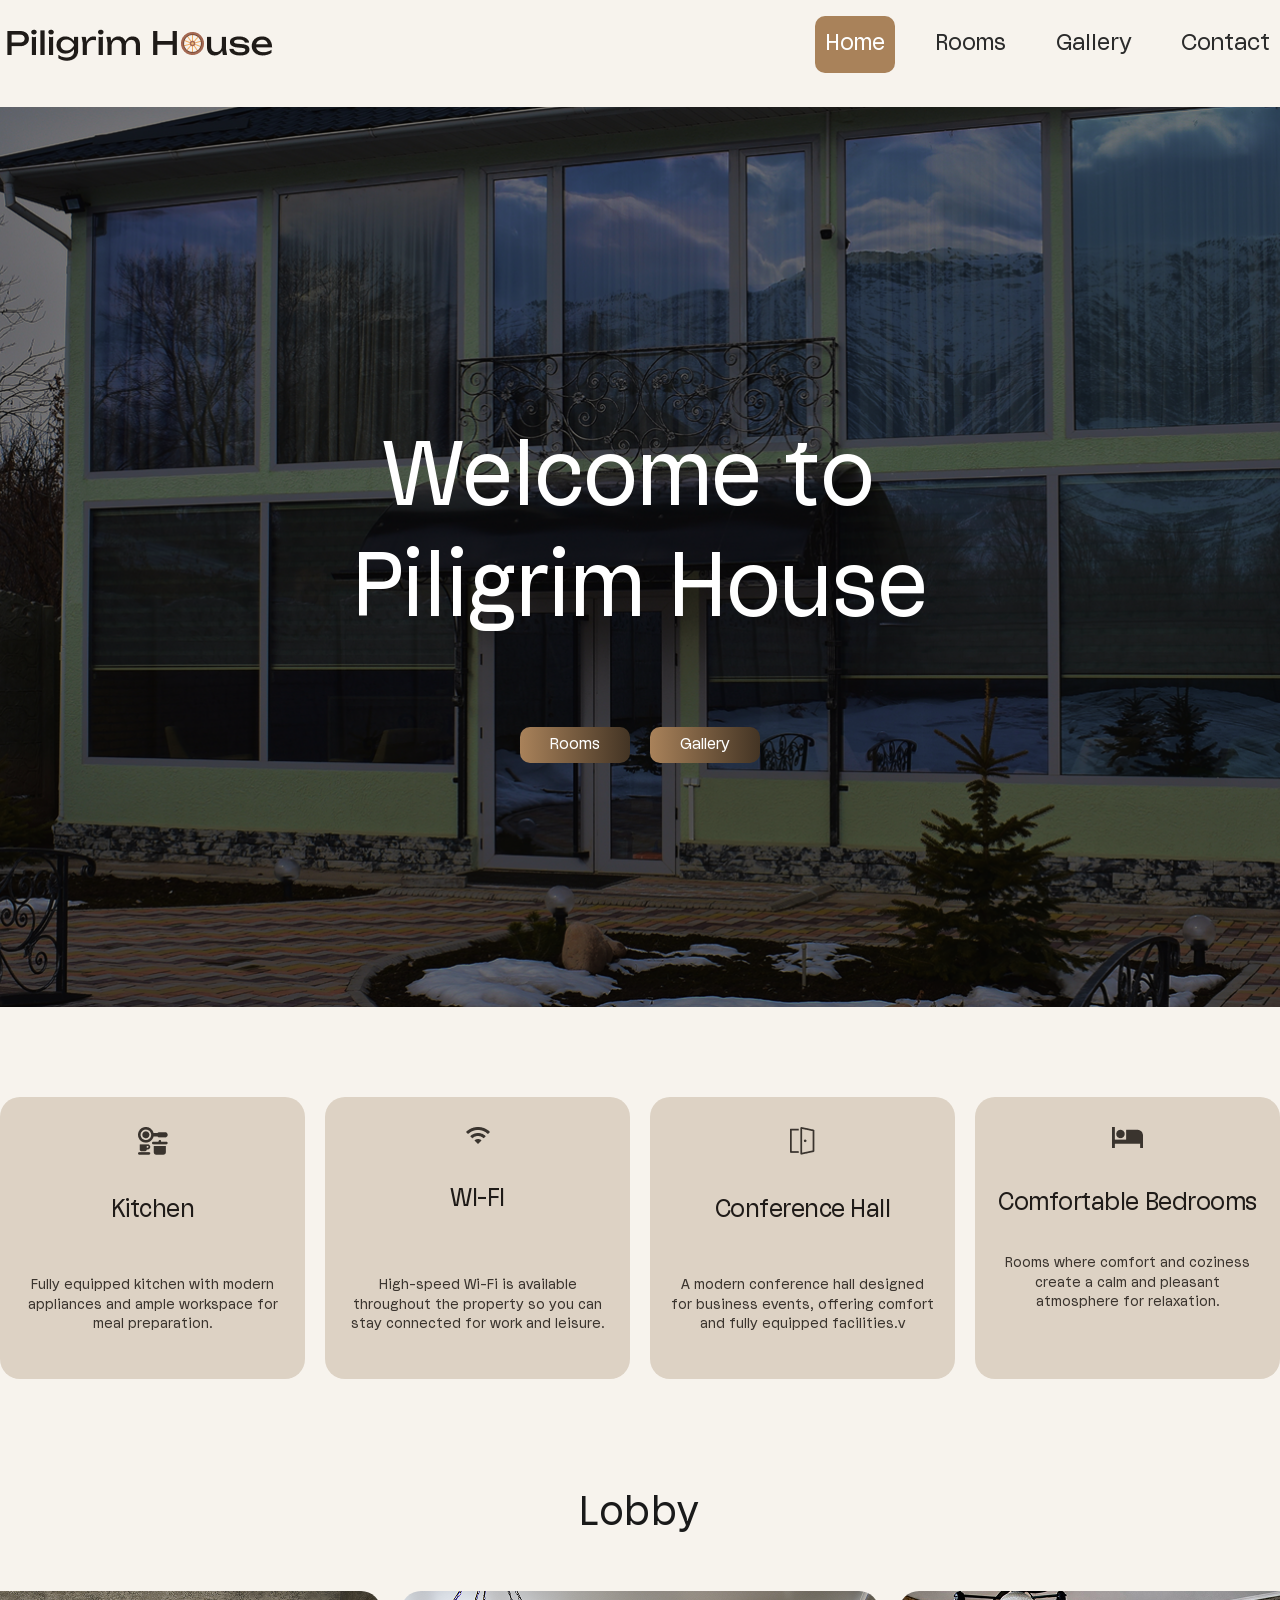
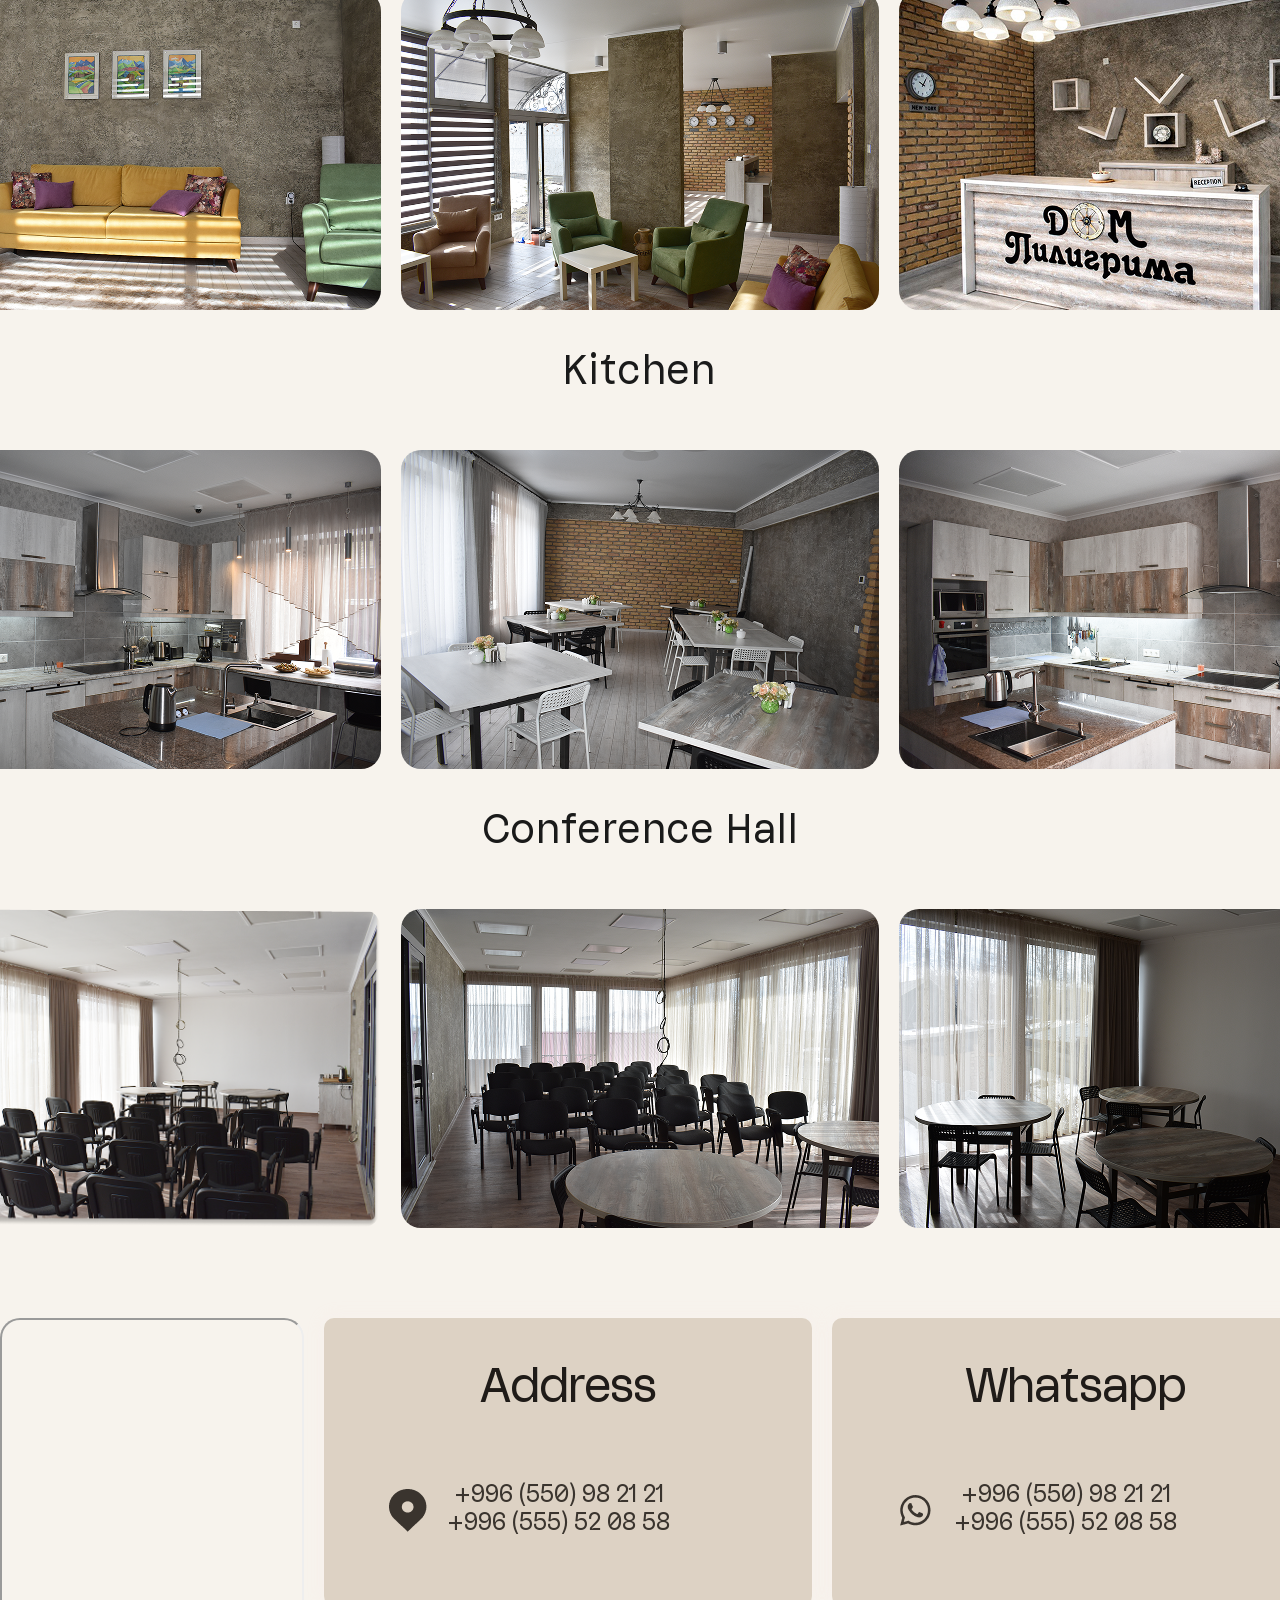
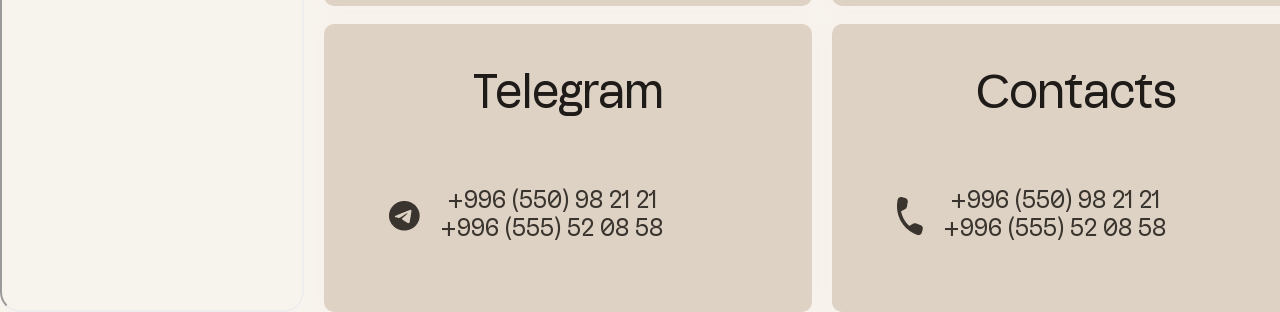
==== index.html @ 4f016d83 "first commit" ====
<!DOCTYPE html>
<html lang="en">

<head>
    <meta charset="UTF-8">
    <meta name="viewport" content="width=device-width, initial-scale=1.0">
    <link rel="stylesheet" href="styles.css">
    <title>Document</title>
</head>

<body>
    <header class="header">
        <div class="container">
            <div class="header__content">
                <img src="./img/logo.png" alt="" class="logo">
                <ul class="header__list">
                    <li  style= "background: #a9825a; color: white ;"  class="header__mark-home">Home</li>
                    <li class="header__mark-rooms">Rooms</li>
                    <li class="header__mark-gallery">Gallery</li>
                    <li class="header__mark-contact ">Contact</li>
                </ul>
            </div>
        </div>
    </header>
    <br>
    <main>
        <section class="hero">
            <div class="container">
                <div class="hero__content">
                    <h1 class="hero__title"> Welcome to 
                        Piligrim House </h1>
                    <div class="hero__btns">
                        <button class="hero__btn-rooms" type="button" title="Book Now">Rooms</button>
                        <button class="hero__btn-gallery" type="button" title="Book Now">Gallery</button>
                    </div>
                </div>
            </div>
        </section>
        <br><br><br><br><br>
        <section class="info">
            <div class="container">
                <div class="info__content">

                    <div class="info__box">
                        <img src="./img/kitchen.png" alt="" class="info__img">
                        <h3 class="info__box-title">Kitchen </h3>
                        <p class="info__box-dec">Fully equipped kitchen with modern appliances and ample workspace for
                            meal preparation.</p>
                    </div>

                    <div class="info__box">
                        <img src="./img/wifi.png" alt="" class="info__img">
                        <h3 class="info__box-title">WI-FI</h3>
                        <p class="info__box-dec">High-speed Wi-Fi is available throughout the property so you can stay
                            connected for work and leisure.</p>
                    </div>

                    <div class="info__box">
                        <img src="./img/hall.png" alt="" class="info__img">
                        <h3 class="info__box-title">Conference Hall</h3>
                        <p class="info__box-dec">A modern conference hall designed for business events, offering comfort
                            and fully equipped facilities.v</p>
                    </div>

                    <div class="info__box">
                        <img src="./img/badroom.png" alt="" class="info__img">
                        <h3 class="info__box-title">Comfortable Bedrooms</h3>
                        <p class="info__box-dec1">Rooms where comfort and coziness create a calm and pleasant atmosphere
                            for relaxation.</p>
                    </div>
                </div>
            </div>
        </section>
        <br><br><br><br><br>
        <section class="photoes">
            <div class="container">
                <div class="photoes__content">
                    <h2 class="photoes__title">Lobby</h2>
                    <div class="photoes__box">
                        <img src="./img/lobby1.png" alt="" class="photoes__box-img">
                        <img src="./img/lobby2.png" alt="" class="photoes__box-img">
                        <img src="./img/lobby3.png" alt="" class="photoes__box-img">
                    </div>
                    <br>
                    <h2 class="photoes__title">Kitchen</h2>
                    <div class="photoes__box">
                        <img src="./img/Kitchen1.png" alt="" class="photoes__box-img">
                        <img src="./img/Kitchen2.png" alt="" class="photoes__box-img">
                        <img src="./img/Kitchen3.png" alt="" class="photoes__box-img">
                    </div>
                    <br>
                    <h2 class="photoes__title">Conference Hall</h2>
                    <div class="photoes__box">
                        <img src="./img/Halls1.png" alt="" class="photoes__box-img">
                        <img src="./img/Halls2.png" alt="" class="photoes__box-img">
                        <img src="./img/Halls3.png" alt="" class="photoes__box-img">

                    </div>
                </div>
            </div>
        </section>
    </main>
    <br><br><br><br><br>
    <footer class="footer">
        <div class="container">
            <div class="footer__content">
                <iframe class="footer__map"
                    src="https://www.google.com/maps/embed?pb=!1m18!1m12!1m3!1d3503.2076330803125!2d74.57041711224339!3d42.72937587104077!2m3!1f0!2f0!3f0!3m2!1i1024!2i768!4f13.1!3m3!1m2!1s0x389935b0e78e4359%3A0xfdf7c2ca2e9250ec!2sRetreat%20house%20%22House%20of%20Pilgrim%22!5e1!3m2!1sen!2skg!4v1775833616691!5m2!1sen!2skg"
                    width="600" height="450" allowfullscreen=""
                    title="Google Maps location of House of Pilgrim"></iframe>
                <div class="foter__boxes">

                    <div class="footer__boxes1">
                        <div class="footer__box">
                            <h3 class="footer__box-title">Address</h3>
                            <div class="footer__box-minibox">
                                <img src="./img/adress.png" alt="">
                                <div class="footer__box-numbers">
                                    <p class="footer__box-minibox-dec">+996 (550) 98 21 21</p>
                                    <p class="footer__box-minibox-dec">+996 (555) 52 08 58</p>
                                </div>
                            </div>
                        </div>

                        <div class="footer__box">
                            <h3 class="footer__box-title">Whatsapp</h3>
                            <div class="footer__box-minibox">
                                <img src="./img/whatsapp.png" alt="">
                                <div class="footer__box-numbers">
                                    <p class="footer__box-minibox-dec">+996 (550) 98 21 21</p>
                                    <p class="footer__box-minibox-dec">+996 (555) 52 08 58</p>
                                </div>
                            </div>
                        </div>
                    </div>
                    <br>
                    <div class="footer__boxes2">
                        <div class="footer__box">
                            <h3 class="footer__box-title">Telegram</h3>
                            <div class="footer__box-minibox">
                                <img src="./img/telegram.png" alt="">
                                <div class="footer__box-numbers">
                                    <p class="footer__box-minibox-dec">+996 (550) 98 21 21</p>
                                    <p class="footer__box-minibox-dec">+996 (555) 52 08 58</p>
                                </div>
                            </div>
                        </div>

                        <div class="footer__box">
                            <h3 class="footer__box-title">Сontacts</h3>
                            <div class="footer__box-minibox">
                                <img src="./img/phone.png" alt="">
                                <div class="footer__box-numbers">
                                    <p class="footer__box-minibox-dec">+996 (550) 98 21 21</p>
                                    <p class="footer__box-minibox-dec">+996 (555) 52 08 58</p>
                                </div>
                            </div>
                        </div>
                    </div>
                </div>
            </div>
        </div>
    </footer>
</body>
<script>
    const roomsBtn = document.querySelector('.hero__btn-rooms');
    const headerBtn = document.querySelector('.header__mark-rooms');
    const logoBtn = document.querySelector('.header__logo');
    const galleryBtn = document.querySelector('.header__mark-gallery');
    const heroGalleryBtn = document.querySelector('.hero__btn-gallery');
    const heroContactBtn = document.querySelector('.header__mark-contact');

     heroContactBtn.addEventListener('click', () => {
        window.location.href = 'contact.html';
    });

    galleryBtn.addEventListener('click', () => {
        window.location.href = 'gallery.html';
    });

    heroGalleryBtn.addEventListener('click', () => {
        window.location.href = 'gallery.html';
    });

   

    galleryBtn.addEventListener('click', () => {
        window.location.href = 'gallery.html';
    });

    roomsBtn.addEventListener('click', () => {
        window.location.href = 'rooms.html';
    });

    headerBtn.addEventListener('click', () => {
        window.location.href = 'rooms.html';
    });
    logoBtn.addEventListener('click', () => {
        window.location.href = 'index.html';
    });
</script>

</html>
---- styles.css ----
@charset "UTF-8";
* {
  box-sizing: border-radius-border-box;
}

.container {
  max-width: 1440px;
  margin: 0 auto;
}

@font-face {
  font-family: "FKT Gnarly";
  src: url("fonts/FKTGnarly_Rg.ttf") format("truetype");
  font-weight: normal;
  font-style: normal;
}
.footer__box-numbers {
  display: flex;
  flex-direction: column;
}

.header__content {
  display: flex;
  justify-content: space-between;
  align-items: center;
}
.header__logo {
  cursor: pointer;
}
.header__list {
  display: flex;
  gap: 30px;
}
.header__mark-home {
  font-family: "FKT Gnarly", sans-serif;
  font-weight: 400;
  font-size: 23px;
  line-height: 100%;
  text-align: center;
  color: #2b2b2b;
  list-style: none;
  cursor: pointer;
  padding: 17px 10px;
  border-radius: 10px;
}
.header__mark-home:hover {
  background: #a9825a;
  color: white;
  transition: 0.5s;
}
.header__mark-rooms {
  font-family: "FKT Gnarly", sans-serif;
  font-weight: 400;
  font-size: 23px;
  line-height: 100%;
  text-align: center;
  color: #2b2b2b;
  list-style: none;
  cursor: pointer;
  padding: 17px 10px;
  border-radius: 10px;
}
.header__mark-rooms:hover {
  background: #a9825a;
  color: white;
  transition: 0.5s;
}
.header__mark-rooms {
  font-family: "FKT Gnarly", sans-serif;
  font-weight: 400;
  font-size: 23px;
  line-height: 100%;
  text-align: center;
  color: #2b2b2b;
  list-style: none;
  cursor: pointer;
  padding: 17px 10px;
  border-radius: 10px;
}
.header__mark-rooms:hover {
  background: #a9825a;
  color: white;
  transition: 0.5s;
}
.header__mark-gallery {
  font-family: "FKT Gnarly", sans-serif;
  font-weight: 400;
  font-size: 23px;
  line-height: 100%;
  text-align: center;
  color: #2b2b2b;
  list-style: none;
  cursor: pointer;
  padding: 17px 10px;
  border-radius: 10px;
}
.header__mark-gallery:hover {
  background: #a9825a;
  color: white;
  transition: 0.5s;
}
.header__mark-contact {
  font-family: "FKT Gnarly", sans-serif;
  font-weight: 400;
  font-size: 23px;
  line-height: 100%;
  text-align: center;
  color: #2b2b2b;
  list-style: none;
  cursor: pointer;
  padding: 17px 10px;
  border-radius: 10px;
}
.header__mark-contact:hover {
  background: #a9825a;
  color: white;
  transition: 0.5s;
}

.hero {
  background-image: url(./img/hero.png);
  height: 900px;
  background-repeat: no-repeat;
  background-size: cover;
  background-position: center center;
  display: flex;
  justify-content: center;
  align-items: center;
}
.hero__content {
  display: flex;
  flex-direction: column;
  align-items: center;
  gap: 5px;
}
.hero__title {
  width: 811px;
  font-family: "FKT Gnarly", sans-serif;
  font-weight: 400;
  font-size: 90px;
  text-align: center;
  color: #fff;
}
.hero__btns {
  display: flex;
  gap: 20px;
}
.hero__btn-rooms {
  padding: 10px 30px;
  padding: 10px 30px;
  cursor: pointer;
  font-family: "FKT Gnarly", sans-serif;
  font-weight: 500;
  font-size: 16px;
  line-height: 100%;
  text-align: center;
  color: #fff;
  background: linear-gradient(90deg, #a9825a 0%, #433424 100%);
  border: none;
  border-radius: 10px;
}
.hero__btn-gallery {
  padding: 10px 30px;
  cursor: pointer;
  font-family: "FKT Gnarly", sans-serif;
  font-weight: 500;
  font-size: 16px;
  line-height: 100%;
  text-align: center;
  color: #fff;
  background: linear-gradient(90deg, #a9825a 0%, #433424 100%);
  border: none;
  border-radius: 10px;
}

.info__content {
  display: flex;
  justify-content: space-between;
  gap: 20px;
  align-items: stretch;
}
.info__box {
  background: #ddd2c4;
  flex: 1;
  display: flex;
  flex-direction: column;
  align-items: center;
  text-align: center;
  padding: 30px 20px;
  border-radius: 20px;
}
.info__box-title {
  font-family: "FKT Gnarly", sans-serif;
  font-weight: 400;
  font-size: 24px;
  line-height: 100%;
  letter-spacing: -0.02em;
  text-transform: capitalize;
  color: #1f1b18;
}
.info__box-dec {
  font-family: "FKT Gnarly", sans-serif;
  font-weight: 400;
  font-size: 14px;
  text-align: center;
  color: #3a342e;
  line-height: 1.4;
  margin-top: auto;
}
.info__box-dec1 {
  font-family: "FKT Gnarly", sans-serif;
  font-weight: 400;
  font-size: 14px;
  text-align: center;
  color: #3a342e;
  line-height: 1.4;
  margin-bottom: 36px;
}
.info__img {
  margin-bottom: 20px;
}

.photoes__content {
  display: flex;
  flex-direction: column;
  align-items: center;
}
.photoes__box {
  display: flex;
  gap: 20px;
  margin-top: 30px;
}
.photoes__box-img {
  width: 478px;
  height: 319px;
  border-radius: 20px;
}
.photoes__title {
  font-family: "FKT Gnarly", sans-serif;
  font-weight: 400;
  font-size: 40px;
  line-height: 64%;
  letter-spacing: 0.04em;
  text-align: center;
  color: #1a1a1a;
}

.footer__content {
  display: flex;
  align-items: center;
  justify-content: space-between;
  gap: 20px;
}
.footer__map {
  width: 495px;
  height: 590px;
  border-radius: 20px;
}
.footer__box {
  display: flex;
  flex-direction: column;
  gap: 20px;
  border-radius: 10px;
  width: 488px;
  height: 288px;
  box-shadow: 0 0 16px 0 rgba(255, 237, 237, 0.25);
  background: #ddd2c4;
  text-align: center;
  cursor: pointer;
}
.footer__box-title {
  font-family: "FKT Gnarly", sans-serif;
  font-weight: 400;
  font-size: 48px;
  line-height: 100%;
  letter-spacing: -0.02em;
  text-transform: capitalize;
  color: #1f1b18;
}
.footer__box-minibox {
  display: flex;
  gap: 20px;
  align-items: center;
  text-align: center;
  margin-left: 65px;
}
.footer__box-minibox-dec {
  font-family: "FKT Gnarly", sans-serif;
  font-weight: 400;
  font-size: 24px;
  text-align: center;
  color: #3a342e;
  line-height: 1.4;
  margin: 0;
  /* Убирает стандартные отступы сверху и снизу */
  line-height: 1.2;
  /* Регулирует плотность строк */
  white-space: nowrap;
}
.footer__boxes {
  display: flex;
  flex-wrap: wrap;
  gap: 20px;
  row-gap: 200px;
}
.footer__boxes1 {
  display: flex;
  gap: 20px;
}
.footer__boxes2 {
  display: flex;
  gap: 20px;
}

.room-grid {
  display: grid;
  grid-template-columns: repeat(3, 1fr);
  gap: 30px;
  padding: 50px;
  background-color: #f6f3ed;
}
@media (max-width: 1100px) {
  .room-grid {
    grid-template-columns: repeat(2, 1fr);
  }
}
@media (max-width: 700px) {
  .room-grid {
    grid-template-columns: 1fr;
    padding: 20px;
  }
}

.room-card {
  background-color: #e5ddd0;
  border-radius: 12px;
  overflow: hidden;
  box-shadow: 0 4px 10px rgba(0, 0, 0, 0.05);
}
.room-card__image {
  width: 100%;
  aspect-ratio: 484/323;
  background-color: #ccc;
}
.room-card__image img {
  width: 100%;
  height: 100%;
  object-fit: cover;
  display: block;
}
.room-card__footer {
  padding: 15px 20px;
  display: flex;
  justify-content: space-between;
  align-items: center;
}
.room-card__title {
  font-family: "FKT Gnarly", sans-serif;
  font-weight: 550;
  font-size: 24px;
  line-height: 120%;
  letter-spacing: -0.02em;
  color: #1f1b18;
}
.room-card__button {
  display: inline-block;
  background-color: #b89a7a;
  color: #ffffff;
  text-decoration: none;
  font-size: 15px;
  padding: 8px 18px;
  border-radius: 8px;
  transition: 0.3s ease;
  font-family: "FKT Gnarly", sans-serif;
}
.room-card__button:hover {
  background-color: rgb(149.625, 115.875, 79.875);
  transform: translateY(-2px);
}

body {
  margin: 0;
  font-family: "Montserrat", "Arial", sans-serif;
  background-color: #f7f3ed;
}

.gallery {
  padding: 60px 40px;
  text-align: center;
}
.gallery-title {
  font-size: 34px;
  font-weight: 400;
  color: #3e3832;
  margin-bottom: 50px;
  letter-spacing: 1px;
  font-family: "FKT Gnarly", sans-serif;
}
.gallery-grid {
  display: grid;
  grid-template-columns: repeat(3, 1fr);
  gap: 30px;
  max-width: 1200px;
  margin: 0 auto;
}
.gallery-item {
  width: 100%;
  aspect-ratio: 4/3;
  overflow: hidden;
  border-radius: 8px;
  box-shadow: 0 4px 15px rgba(0, 0, 0, 0.06);
  background-color: #fff;
  border: 1px solid #e5ddd0;
}
.gallery-item img {
  width: 100%;
  height: 100%;
  object-fit: cover;
  display: block;
  transition: transform 0.4s ease-out;
}
.gallery-item:hover img {
  transform: scale(1.06);
}
@media (max-width: 768px) {
  .gallery .gallery-grid {
    grid-template-columns: repeat(2, 1fr);
    gap: 15px;
  }
  .gallery .gallery-page {
    padding: 30px 15px;
  }
}
@media (max-width: 480px) {
  .gallery .gallery-grid {
    grid-template-columns: 1fr;
  }
}

.get {
  display: flex;
  flex-direction: column;
  align-items: center;
  row-gap: 30px;
}
.get__title {
  font-family: "FKT Gnarly", sans-serif;
  font-weight: 500;
  font-size: 64px;
  line-height: 79%;
  letter-spacing: -0.02em;
  color: #1f1b18;
}

/*# sourceMappingURL=styles.css.map */
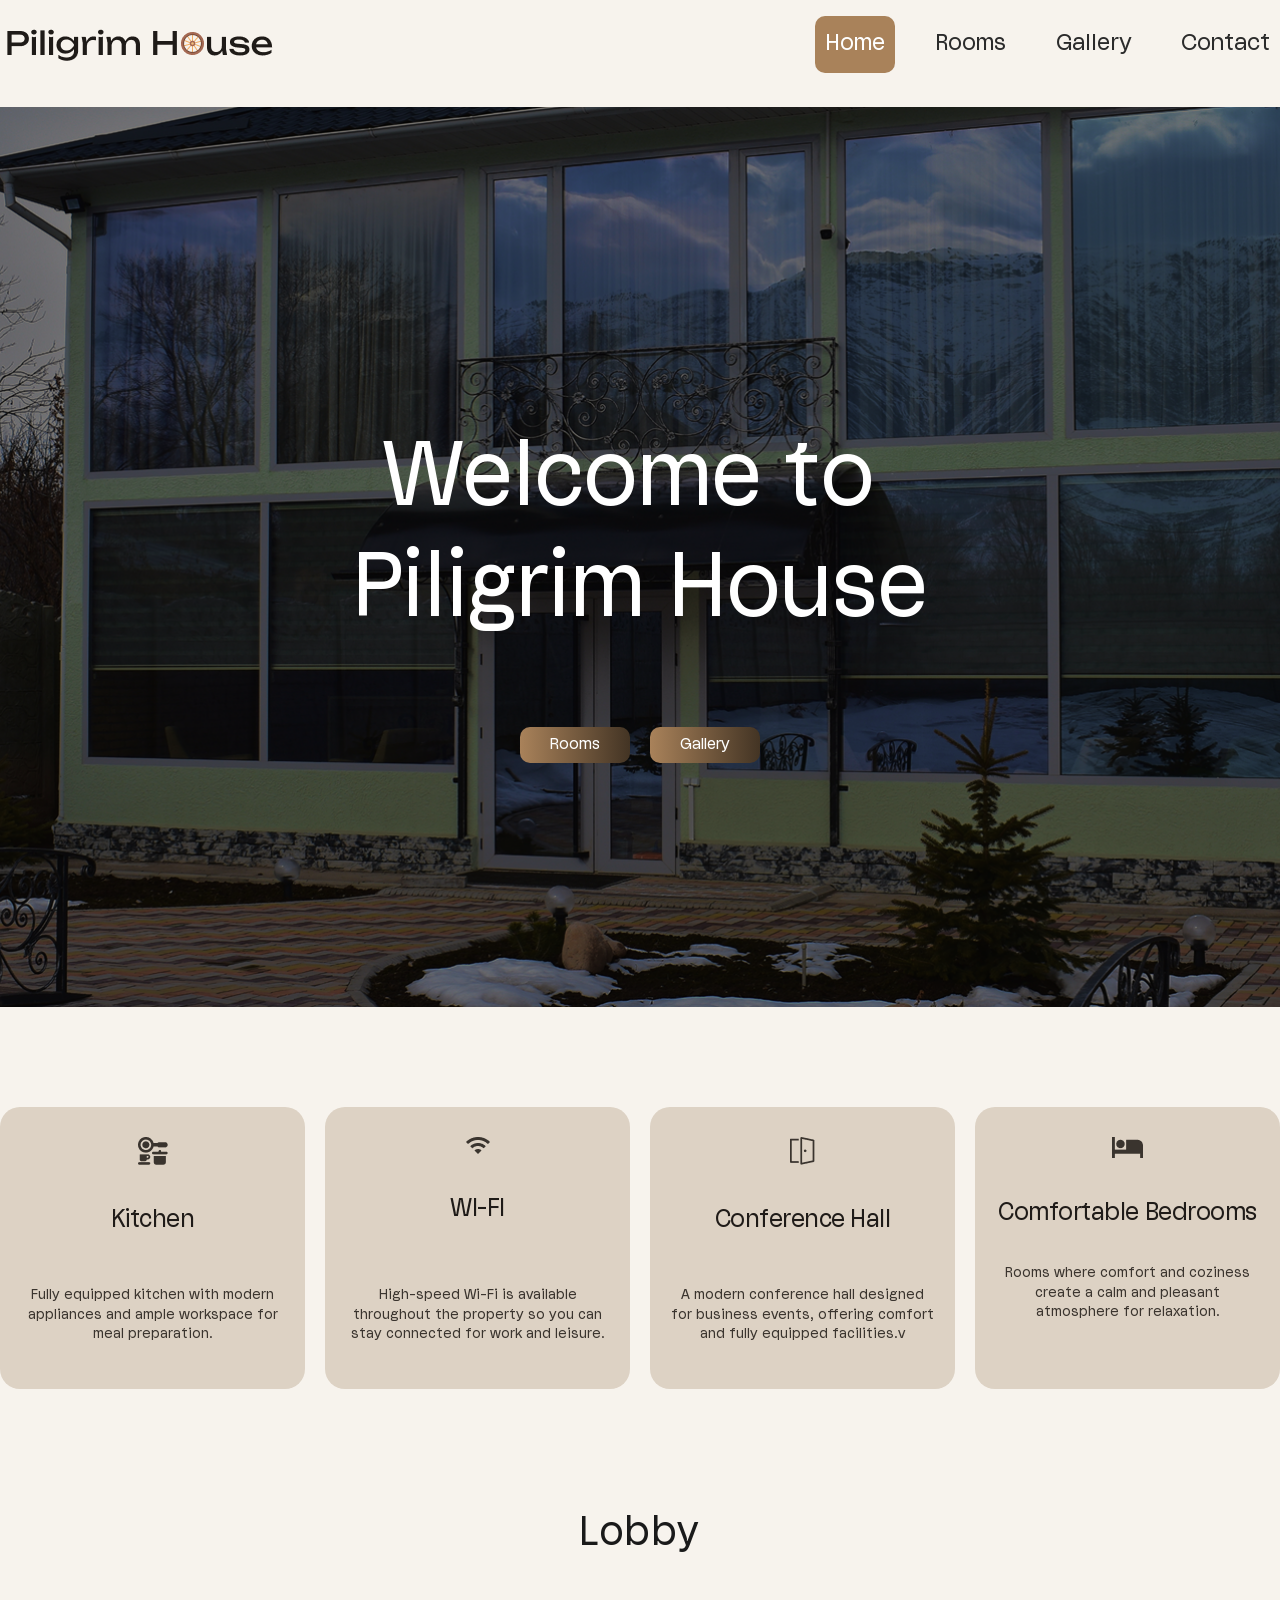
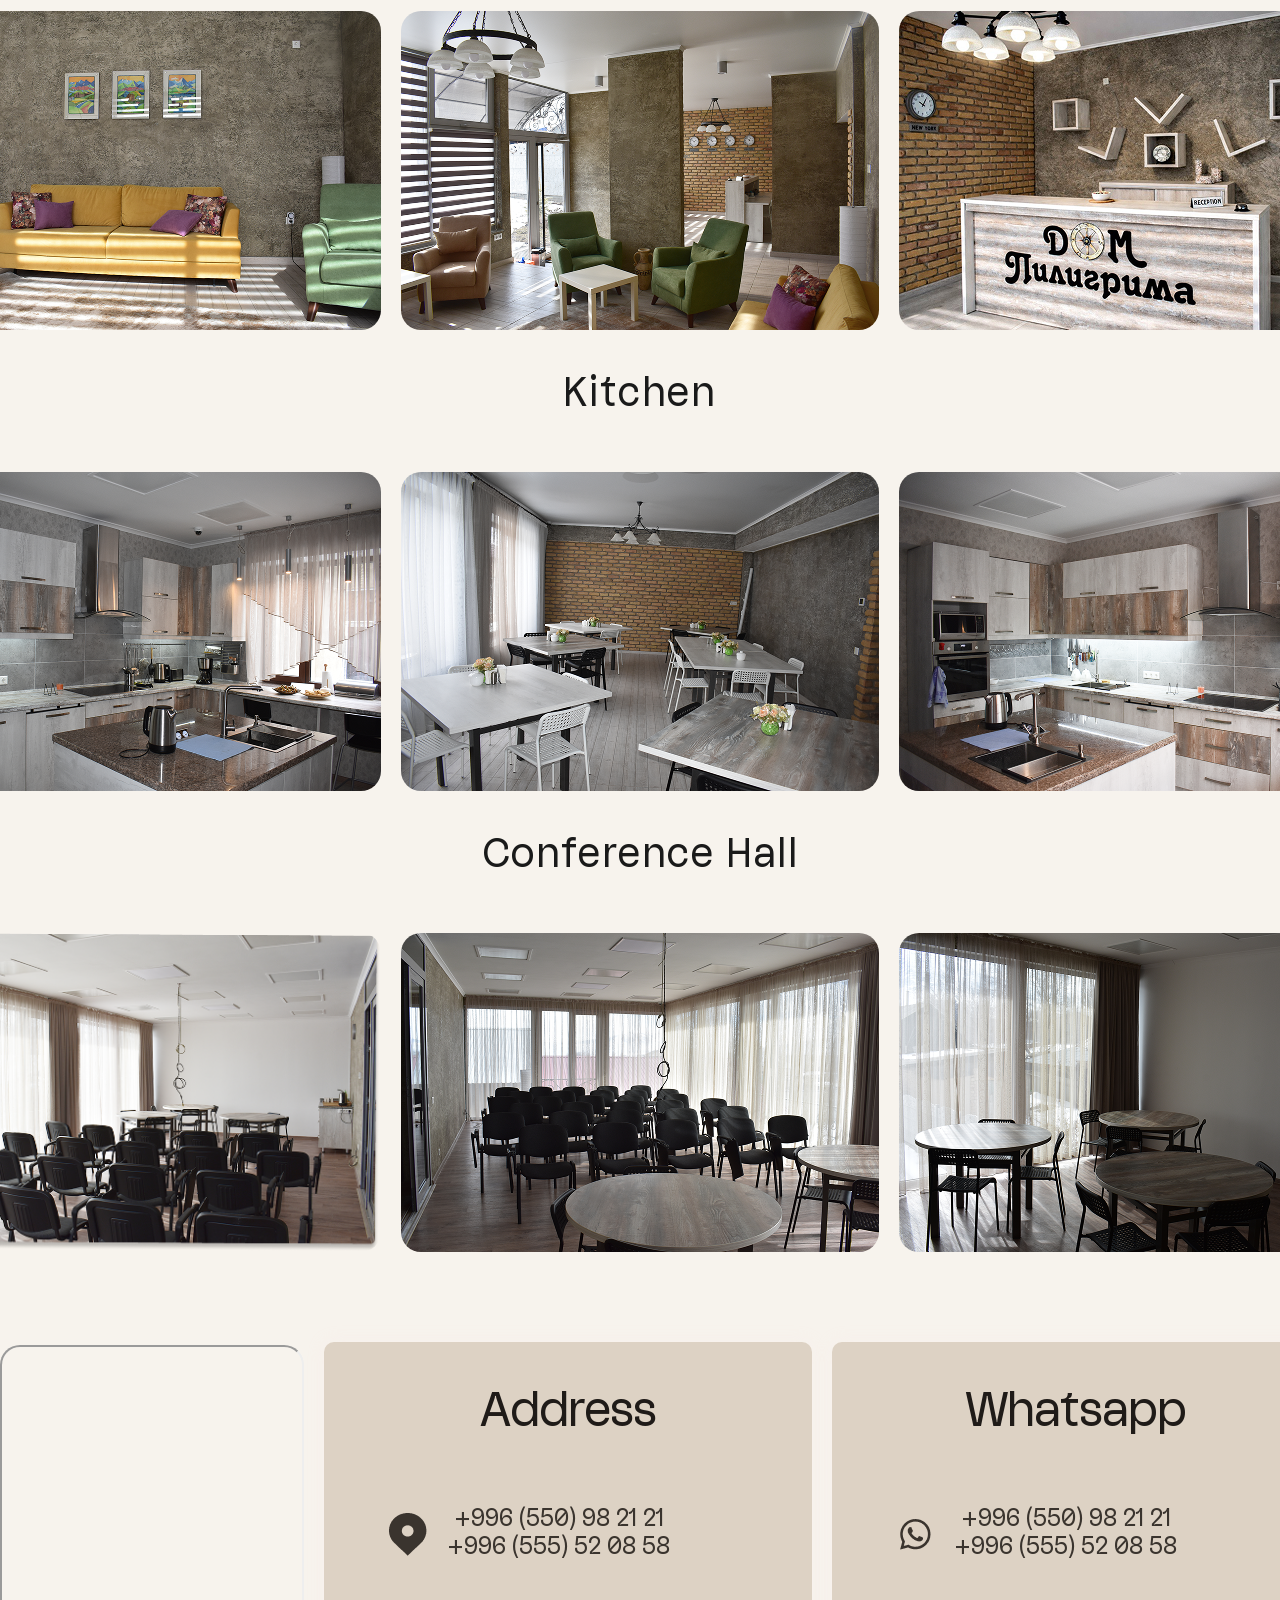
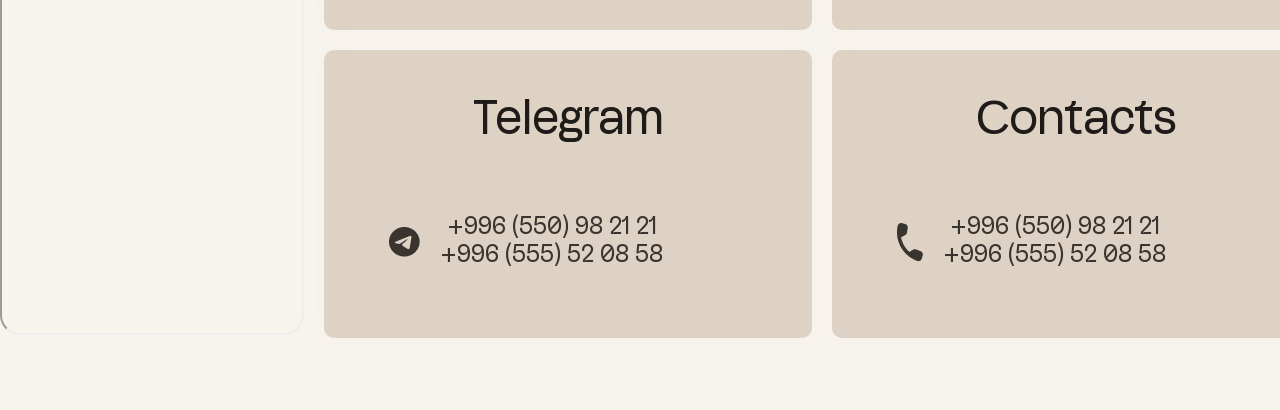
==== commit 9042973f: "second commit" ====
--- a/index.html
+++ b/index.html
@@ -13,11 +13,16 @@
         <div class="container">
             <div class="header__content">
                 <img src="./img/logo.png" alt="" class="logo">
-                <ul class="header__list">
-                    <li  style= "background: #a9825a; color: white ;"  class="header__mark-home">Home</li>
+                <button class="burger" id="burger" onclick="toggleMenu()">
+                    <span></span>
+                    <span></span>
+                    <span></span>
+                </button>
+                <ul class="header__list" id="headerList">
+                    <li style="background: #a9825a; color: white;" class="header__mark-home">Home</li>
                     <li class="header__mark-rooms">Rooms</li>
                     <li class="header__mark-gallery">Gallery</li>
-                    <li class="header__mark-contact ">Contact</li>
+                    <li class="header__mark-contact">Contact</li>
                 </ul>
             </div>
         </div>
@@ -109,7 +114,6 @@
                     width="600" height="450" allowfullscreen=""
                     title="Google Maps location of House of Pilgrim"></iframe>
                 <div class="foter__boxes">
-
                     <div class="footer__boxes1">
                         <div class="footer__box">
                             <h3 class="footer__box-title">Address</h3>
@@ -122,7 +126,7 @@
                             </div>
                         </div>
 
-                        <div class="footer__box">
+                        <div class="footer__box" onclick="openModal('whatsapp')">
                             <h3 class="footer__box-title">Whatsapp</h3>
                             <div class="footer__box-minibox">
                                 <img src="./img/whatsapp.png" alt="">
@@ -135,7 +139,7 @@
                     </div>
                     <br>
                     <div class="footer__boxes2">
-                        <div class="footer__box">
+                        <div class="footer__box" onclick="openModal('telegram')">
                             <h3 class="footer__box-title">Telegram</h3>
                             <div class="footer__box-minibox">
                                 <img src="./img/telegram.png" alt="">
@@ -146,7 +150,7 @@
                             </div>
                         </div>
 
-                        <div class="footer__box">
+                        <div class="footer__box" onclick="openModal('contacts')">
                             <h3 class="footer__box-title">Сontacts</h3>
                             <div class="footer__box-minibox">
                                 <img src="./img/phone.png" alt="">
@@ -158,19 +162,33 @@
                         </div>
                     </div>
                 </div>
+
+
+
+
             </div>
         </div>
     </footer>
+
+    <div class="modal-overlay" id="modalOverlay" onclick="handleOverlayClick(event)">
+        <div class="modal-window" id="modalWindow">
+            <button class="modal-close" onclick="closeModal()">&#x2715;</button>
+            <div class="modal-icon" id="modalIcon"></div>
+            <h3 class="modal-title" id="modalTitle"></h3>
+            <p class="modal-subtitle" id="modalSubtitle">Выберите номер для связи</p>
+            <div class="modal-numbers" id="modalNumbers"></div>
+        </div>
+    </div>
+    <br><br><br><br>
 </body>
 <script>
     const roomsBtn = document.querySelector('.hero__btn-rooms');
     const headerBtn = document.querySelector('.header__mark-rooms');
-    const logoBtn = document.querySelector('.header__logo');
     const galleryBtn = document.querySelector('.header__mark-gallery');
     const heroGalleryBtn = document.querySelector('.hero__btn-gallery');
     const heroContactBtn = document.querySelector('.header__mark-contact');
 
-     heroContactBtn.addEventListener('click', () => {
+    heroContactBtn.addEventListener('click', () => {
         window.location.href = 'contact.html';
     });
 
@@ -182,7 +200,7 @@
         window.location.href = 'gallery.html';
     });
 
-   
+
 
     galleryBtn.addEventListener('click', () => {
         window.location.href = 'gallery.html';
@@ -195,8 +213,78 @@
     headerBtn.addEventListener('click', () => {
         window.location.href = 'rooms.html';
     });
-    logoBtn.addEventListener('click', () => {
-        window.location.href = 'index.html';
+
+    const modalConfigs = {
+        whatsapp: {
+            icon: './img/whatsapp.png',
+            title: 'WhatsApp',
+            numbers: [
+                { num: '+996 (550) 98 21 21', clean: '996550982121', label: 'Основной номер' },
+                { num: '+996 (555) 52 08 58', clean: '996555520858', label: 'Основной номер' }
+            ],
+            getUrl: (clean) => `https://wa.me/${clean}`
+        },
+        telegram: {
+            icon: './img/telegram.png',
+            title: 'Telegram',
+            numbers: [
+                { num: '+996 (550) 98 21 21', clean: '996550982121', label: 'Основной номер' },
+                { num: '+996 (555) 52 08 58', clean: '996555520858', label: 'Основной номер' }
+            ],
+            getUrl: (clean) => `https://t.me/+${clean}`
+        },
+        contacts: {
+            icon: './img/phone.png',
+            title: 'Позвонить',
+            numbers: [
+                { num: '+996 (550) 98 21 21', clean: '+996550982121', label: 'Основной номер' },
+                { num: '+996 (555) 52 08 58', clean: '+996555520858', label: 'Основной номер' }
+            ],
+            getUrl: (clean) => `tel:${clean}`
+        }
+    };
+
+    function openModal(type) {
+        const cfg = modalConfigs[type];
+        document.getElementById('modalIcon').innerHTML = `<img src="${cfg.icon}" alt="${cfg.title}">`;
+        document.getElementById('modalTitle').textContent = cfg.title;
+
+        document.getElementById('modalNumbers').innerHTML = cfg.numbers.map(n => `
+        <button class="modal-btn" onclick="window.location.href='${cfg.getUrl(n.clean)}'">
+            <div class="modal-btn-icon"><img src="${cfg.icon}" alt=""></div>
+            <div>
+                <span class="modal-btn-num">${n.num}</span>
+                <span class="modal-btn-label">${n.label}</span>
+            </div>
+        </button>
+    `).join('');
+
+        document.getElementById('modalOverlay').classList.add('active');
+    }
+
+    function closeModal() {
+        document.getElementById('modalOverlay').classList.remove('active');
+    }
+
+    function handleOverlayClick(e) {
+        if (e.target === document.getElementById('modalOverlay')) closeModal();
+    }
+
+    document.addEventListener('keydown', e => {
+        if (e.key === 'Escape') closeModal();
+    });
+
+    function toggleMenu() {
+        document.getElementById('burger').classList.toggle('active');
+        document.getElementById('headerList').classList.toggle('open');
+    }
+
+    // Закрывать меню при клике на пункт
+    document.querySelectorAll('.header__list li').forEach(item => {
+        item.addEventListener('click', () => {
+            document.getElementById('burger').classList.remove('active');
+            document.getElementById('headerList').classList.remove('open');
+        });
     });
 </script>
 
--- a/styles.css
+++ b/styles.css
@@ -1,6 +1,7 @@
 @charset "UTF-8";
 * {
-  box-sizing: border-radius-border-box;
+  box-sizing: border-box;
+  font-family: "FKT Gnarly", sans-serif;
 }
 
 .container {
@@ -312,12 +313,147 @@
   gap: 20px;
 }
 
+.modal-overlay {
+  position: fixed;
+  inset: 0;
+  background: rgba(31, 27, 24, 0.55);
+  display: flex;
+  align-items: center;
+  justify-content: center;
+  z-index: 9999;
+  opacity: 0;
+  pointer-events: none;
+  transition: opacity 0.2s ease;
+}
+.modal-overlay.active {
+  opacity: 1;
+  pointer-events: all;
+}
+.modal-overlay.active .modal-window {
+  transform: scale(1);
+}
+
+.modal-window {
+  background: #f5ede3;
+  border-radius: 20px;
+  padding: 36px 40px 32px;
+  width: 90%;
+  max-width: 400px;
+  position: relative;
+  border: 1.5px solid #c9b8a4;
+  transform: scale(0.92);
+  transition: transform 0.2s ease;
+}
+
+.modal-icon {
+  width: 56px;
+  height: 56px;
+  border-radius: 50%;
+  background: #ddd2c4;
+  display: flex;
+  align-items: center;
+  justify-content: center;
+  margin: 0 auto 16px;
+}
+.modal-icon img {
+  width: 28px;
+  height: 28px;
+}
+
+.modal-title {
+  font-family: "FKT Gnarly", sans-serif;
+  font-size: 36px;
+  font-weight: 400;
+  color: #1f1b18;
+  text-align: center;
+  margin-bottom: 6px;
+}
+
+.modal-subtitle {
+  font-family: "FKT Gnarly", sans-serif;
+  font-size: 16px;
+  color: #7a6a5a;
+  text-align: center;
+  margin-bottom: 24px;
+}
+
+.modal-numbers {
+  display: flex;
+  flex-direction: column;
+  gap: 10px;
+}
+
+.modal-btn {
+  display: flex;
+  align-items: center;
+  gap: 14px;
+  background: #ddd2c4;
+  border: 1px solid #c9b8a4;
+  border-radius: 12px;
+  padding: 14px 18px;
+  cursor: pointer;
+  width: 100%;
+  text-align: left;
+  transition: background 0.15s, transform 0.1s;
+}
+.modal-btn:hover {
+  background: #cfc3b4;
+  transform: translateX(3px);
+}
+.modal-btn-icon {
+  width: 38px;
+  height: 38px;
+  border-radius: 50%;
+  background: #f5ede3;
+  display: flex;
+  align-items: center;
+  justify-content: center;
+  border: 1px solid #c9b8a4;
+  flex-shrink: 0;
+}
+.modal-btn-icon img {
+  width: 20px;
+  height: 20px;
+}
+.modal-btn-num {
+  font-family: "FKT Gnarly", sans-serif;
+  font-size: 20px;
+  color: #1f1b18;
+  display: block;
+}
+.modal-btn-label {
+  font-size: 12px;
+  color: #7a6a5a;
+  letter-spacing: 0.04em;
+  text-transform: uppercase;
+  display: block;
+  margin-top: 2px;
+}
+
+.modal-close {
+  position: absolute;
+  top: 14px;
+  right: 16px;
+  background: none;
+  border: none;
+  font-size: 18px;
+  color: #7a6a5a;
+  cursor: pointer;
+  padding: 4px 8px;
+  border-radius: 6px;
+  transition: background 0.15s;
+}
+.modal-close:hover {
+  background: #ddd2c4;
+  color: #1f1b18;
+}
+
 .room-grid {
   display: grid;
   grid-template-columns: repeat(3, 1fr);
   gap: 30px;
   padding: 50px;
-  background-color: #f6f3ed;
+  background-color: #F8F5EE;
 }
 @media (max-width: 1100px) {
   .room-grid {
@@ -362,7 +498,7 @@
   letter-spacing: -0.02em;
   color: #1f1b18;
 }
-.room-card__button {
+.room-card__button-11, .room-card__button-12, .room-card__button-13, .room-card__button-21, .room-card__button-22, .room-card__button-23, .room-card__button-24, .room-card__button-25, .room-card__button-26 {
   display: inline-block;
   background-color: #b89a7a;
   color: #ffffff;
@@ -373,7 +509,7 @@
   transition: 0.3s ease;
   font-family: "FKT Gnarly", sans-serif;
 }
-.room-card__button:hover {
+.room-card__button-11:hover, .room-card__button-12:hover, .room-card__button-13:hover, .room-card__button-21:hover, .room-card__button-22:hover, .room-card__button-23:hover, .room-card__button-24:hover, .room-card__button-25:hover, .room-card__button-26:hover {
   background-color: rgb(149.625, 115.875, 79.875);
   transform: translateY(-2px);
 }
@@ -452,4 +588,549 @@
   color: #1f1b18;
 }
 
+.room__content {
+  display: flex;
+  gap: 39px;
+}
+.room__details {
+  display: flex;
+  flex-direction: column;
+  row-gap: 30px;
+}
+.room__details-title {
+  font-family: "FKT Gnarly", sans-serif;
+  font-weight: 400;
+  font-size: 40px;
+  line-height: 100%;
+  letter-spacing: -0.02em;
+  text-transform: capitalize;
+  color: #1f1b18;
+}
+.room__details-subtitle {
+  font-family: "FKT Gnarly", sans-serif;
+  font-weight: 400;
+  font-size: 24px;
+  line-height: 100%;
+  letter-spacing: -0.02em;
+  text-transform: capitalize;
+  color: #1f1b18;
+}
+.room__details-win {
+  display: flex;
+  gap: 10px;
+}
+.room__details-win-btn {
+  border-radius: 15px;
+  padding: 2px 20px;
+  background: #a9825a;
+  font-family: "FKT Gnarly", sans-serif;
+  font-weight: 400;
+  font-size: 16px;
+  line-height: 144%;
+  text-align: center;
+  color: #fff;
+  border: none;
+  cursor: pointer;
+}
+.room__details-win-btn:hover {
+  background: #8a6e4a;
+  transition: 0.3s;
+}
+
+.description {
+  border-radius: 8px;
+  padding: 18px 15px;
+  background: #ddd2c4;
+}
+.description__title {
+  font-family: "FKT Gnarly", sans-serif;
+  font-weight: 400;
+  font-size: 24px;
+  line-height: 100%;
+  letter-spacing: -0.02em;
+  text-transform: capitalize;
+  color: #1f1b18;
+}
+
+.dec {
+  font-family: "FKT Gnarly", sans-serif;
+  font-weight: 400;
+  font-size: 16px;
+  line-height: 160%;
+  color: #3a342e;
+}
+
+.slider {
+  position: relative;
+  width: 500px;
+}
+.slider .slides {
+  position: relative;
+  height: 300px;
+  overflow: hidden;
+  border-radius: 10px;
+}
+.slider .slides img {
+  position: absolute;
+  width: 100%;
+  height: 100%;
+  object-fit: cover;
+  opacity: 0;
+  transition: 0.4s;
+}
+.slider .slides img.active {
+  opacity: 1;
+}
+.slider button {
+  position: absolute;
+  top: 50%;
+  transform: translateY(-50%);
+  background: rgba(0, 0, 0, 0.5);
+  color: white;
+  border: none;
+  padding: 10px;
+  cursor: pointer;
+}
+.slider button.prev {
+  left: 10px;
+}
+.slider button.next {
+  right: 10px;
+}
+.slider .thumbnails {
+  display: flex;
+  gap: 10px;
+  margin-top: 10px;
+}
+.slider .thumbnails img {
+  width: 70px;
+  height: 50px;
+  object-fit: cover;
+  opacity: 0.6;
+  cursor: pointer;
+  border-radius: 5px;
+}
+.slider .thumbnails img.active {
+  opacity: 1;
+  border: 2px solid #a67c52;
+}
+
+.burger {
+  display: none;
+  flex-direction: column;
+  gap: 5px;
+  background: none;
+  border: none;
+  cursor: pointer;
+  padding: 8px;
+  z-index: 1000;
+}
+.burger span {
+  display: block;
+  width: 28px;
+  height: 2px;
+  background: #1f1b18;
+  border-radius: 2px;
+  transition: all 0.3s ease;
+}
+.burger.active span:nth-child(1) {
+  transform: translateY(7px) rotate(45deg);
+}
+.burger.active span:nth-child(2) {
+  opacity: 0;
+}
+.burger.active span:nth-child(3) {
+  transform: translateY(-7px) rotate(-45deg);
+}
+
+@media (max-width: 600px) {
+  .burger {
+    display: flex;
+  }
+  .header__list {
+    display: none;
+    flex-direction: column;
+    position: absolute;
+    top: 70px;
+    left: 0;
+    right: 0;
+    background: #f5ede3;
+    padding: 16px 20px;
+    gap: 4px;
+    border-bottom: 1px solid #c9b8a4;
+    z-index: 999;
+  }
+  .header__list.open {
+    display: flex;
+  }
+  .header__content {
+    position: relative;
+  }
+}
+@media (max-width: 1024px) {
+  .container {
+    padding: 0 20px;
+  }
+  .hero__title {
+    font-size: 64px;
+    width: 100%;
+  }
+  .footer__content {
+    flex-direction: column;
+    align-items: center;
+  }
+  .footer__map {
+    width: 100%;
+    height: 350px;
+  }
+  .foter__boxes {
+    width: 100%;
+  }
+  .footer__boxes1,
+  .footer__boxes2 {
+    justify-content: center;
+  }
+  .footer__box {
+    width: 340px;
+    height: auto;
+    padding: 20px;
+  }
+  .footer__box-title {
+    font-size: 36px;
+  }
+  .footer__box-minibox {
+    margin-left: 20px;
+  }
+  .footer__box-minibox-dec {
+    font-size: 18px;
+  }
+  .footer__boxes {
+    row-gap: 20px;
+    justify-content: center;
+  }
+  .photoes__box-img {
+    width: 100%;
+    height: 220px;
+  }
+  .info__content {
+    flex-wrap: wrap;
+  }
+  .info__box {
+    flex: 1 1 calc(50% - 20px);
+  }
+}
+@media (max-width: 600px) {
+  .header__list {
+    gap: 8px;
+  }
+  .header__mark-home,
+  .header__mark-rooms,
+  .header__mark-gallery,
+  .header__mark-contact {
+    font-size: 14px;
+    padding: 10px 6px;
+  }
+  .logo {
+    width: 80px;
+  }
+  .hero {
+    height: 600px;
+  }
+  .hero__title {
+    font-size: 40px;
+    width: 100%;
+  }
+  .hero__btns {
+    flex-direction: column;
+    align-items: center;
+  }
+  .info__box {
+    flex: 1 1 100%;
+  }
+  .photoes__box {
+    flex-direction: column;
+    align-items: center;
+  }
+  .photoes__box-img {
+    width: 100%;
+    height: 220px;
+  }
+  .photoes__title {
+    font-size: 28px;
+  }
+  .footer__content {
+    flex-direction: column;
+    align-items: center;
+  }
+  .footer__map {
+    width: 100%;
+    height: 280px;
+  }
+  .footer__boxes1,
+  .footer__boxes2 {
+    flex-direction: column;
+    align-items: center;
+    width: 100%;
+  }
+  .footer__box {
+    width: 100%;
+    height: auto;
+    padding: 16px;
+  }
+  .footer__box-title {
+    font-size: 28px;
+  }
+  .footer__box-minibox {
+    margin-left: 10px;
+    justify-content: center;
+  }
+  .footer__box-minibox-dec {
+    font-size: 15px;
+    white-space: normal;
+  }
+  .footer__boxes {
+    row-gap: 12px;
+  }
+  .modal-window {
+    padding: 24px 20px 20px;
+    width: 95%;
+  }
+  .modal-title {
+    font-size: 26px;
+  }
+  .modal-btn {
+    padding: 12px 14px;
+  }
+  .modal-btn-num {
+    font-size: 16px;
+  }
+}
+@media (max-width: 380px) {
+  .header__mark-home,
+  .header__mark-rooms,
+  .header__mark-gallery,
+  .header__mark-contact {
+    font-size: 12px;
+    padding: 8px 4px;
+  }
+  .hero__title {
+    font-size: 32px;
+  }
+  .footer__box-title {
+    font-size: 24px;
+  }
+}
+@media (max-width: 1024px) {
+  .get__title {
+    font-size: 48px;
+  }
+  .footer__content {
+    flex-direction: column;
+    align-items: center;
+  }
+  .footer__map {
+    width: 100%;
+    height: 350px;
+  }
+  .foter__boxes {
+    width: 100%;
+  }
+  .footer__boxes1,
+  .footer__boxes2 {
+    justify-content: center;
+  }
+  .footer__box {
+    width: 340px;
+    height: auto;
+    padding: 20px;
+  }
+  .footer__box-title {
+    font-size: 36px;
+  }
+  .footer__box-minibox {
+    margin-left: 20px;
+  }
+  .footer__box-minibox-dec {
+    font-size: 18px;
+  }
+  .footer__boxes {
+    row-gap: 20px;
+    justify-content: center;
+  }
+}
+@media (max-width: 600px) {
+  .get__title {
+    font-size: 32px;
+    text-align: center;
+    padding: 0 16px;
+  }
+  .burger {
+    display: flex;
+  }
+  .header__list {
+    display: none;
+    flex-direction: column;
+    position: absolute;
+    top: 70px;
+    left: 0;
+    right: 0;
+    background: #f5ede3;
+    padding: 16px 20px;
+    gap: 4px;
+    border-bottom: 1px solid #c9b8a4;
+    z-index: 999;
+  }
+  .header__list.open {
+    display: flex;
+  }
+  .header__content {
+    position: relative;
+  }
+  .footer__map {
+    width: 100%;
+    height: 260px;
+    border-radius: 12px;
+  }
+  .footer__boxes1,
+  .footer__boxes2 {
+    flex-direction: column;
+    align-items: center;
+    width: 100%;
+  }
+  .footer__box {
+    width: 100%;
+    height: auto;
+    padding: 16px;
+  }
+  .footer__box-title {
+    font-size: 28px;
+  }
+  .footer__box-minibox {
+    margin-left: 10px;
+    justify-content: center;
+  }
+  .footer__box-minibox-dec {
+    font-size: 15px;
+    white-space: normal;
+  }
+  .footer__boxes {
+    row-gap: 12px;
+  }
+}
+@media (max-width: 380px) {
+  .get__title {
+    font-size: 26px;
+  }
+  .footer__box-title {
+    font-size: 22px;
+  }
+  .footer__box-minibox-dec {
+    font-size: 13px;
+  }
+}
+@media (max-width: 1024px) {
+  .room__content {
+    flex-direction: column;
+    align-items: center;
+  }
+  .slider {
+    width: 100%;
+  }
+  .slider .slides {
+    height: 400px;
+  }
+  .room__details {
+    width: 100%;
+  }
+  .room__details-title {
+    font-size: 32px;
+  }
+  .room__details-subtitle {
+    font-size: 20px;
+  }
+  .room__details-win {
+    flex-wrap: wrap;
+  }
+}
+@media (max-width: 600px) {
+  .slider {
+    width: 100%;
+  }
+  .slider .slides {
+    height: 260px;
+  }
+  .slider .thumbnails img {
+    width: 52px;
+    height: 38px;
+  }
+  .room__details-title {
+    font-size: 26px;
+  }
+  .room__details-subtitle {
+    font-size: 16px;
+  }
+  .room__details-win {
+    flex-wrap: wrap;
+    gap: 8px;
+  }
+  .room__details-win-btn {
+    font-size: 13px;
+    padding: 4px 12px;
+  }
+  .description {
+    padding: 14px 12px;
+  }
+  .description__title {
+    font-size: 18px;
+  }
+  .dec {
+    font-size: 14px;
+  }
+  .footer__content {
+    flex-direction: column;
+    align-items: center;
+  }
+  .footer__map {
+    width: 100%;
+    height: 260px;
+    border-radius: 12px;
+  }
+  .footer__boxes1,
+  .footer__boxes2 {
+    flex-direction: column;
+    align-items: center;
+    width: 100%;
+  }
+  .footer__box {
+    width: 100%;
+    height: auto;
+    padding: 16px;
+  }
+  .footer__box-title {
+    font-size: 28px;
+  }
+  .footer__box-minibox {
+    margin-left: 10px;
+    justify-content: center;
+  }
+  .footer__box-minibox-dec {
+    font-size: 15px;
+    white-space: normal;
+  }
+  .footer__boxes {
+    row-gap: 12px;
+  }
+}
+@media (max-width: 380px) {
+  .slider .slides {
+    height: 200px;
+  }
+  .room__details-title {
+    font-size: 22px;
+  }
+  .footer__box-title {
+    font-size: 22px;
+  }
+}
+
 /*# sourceMappingURL=styles.css.map */
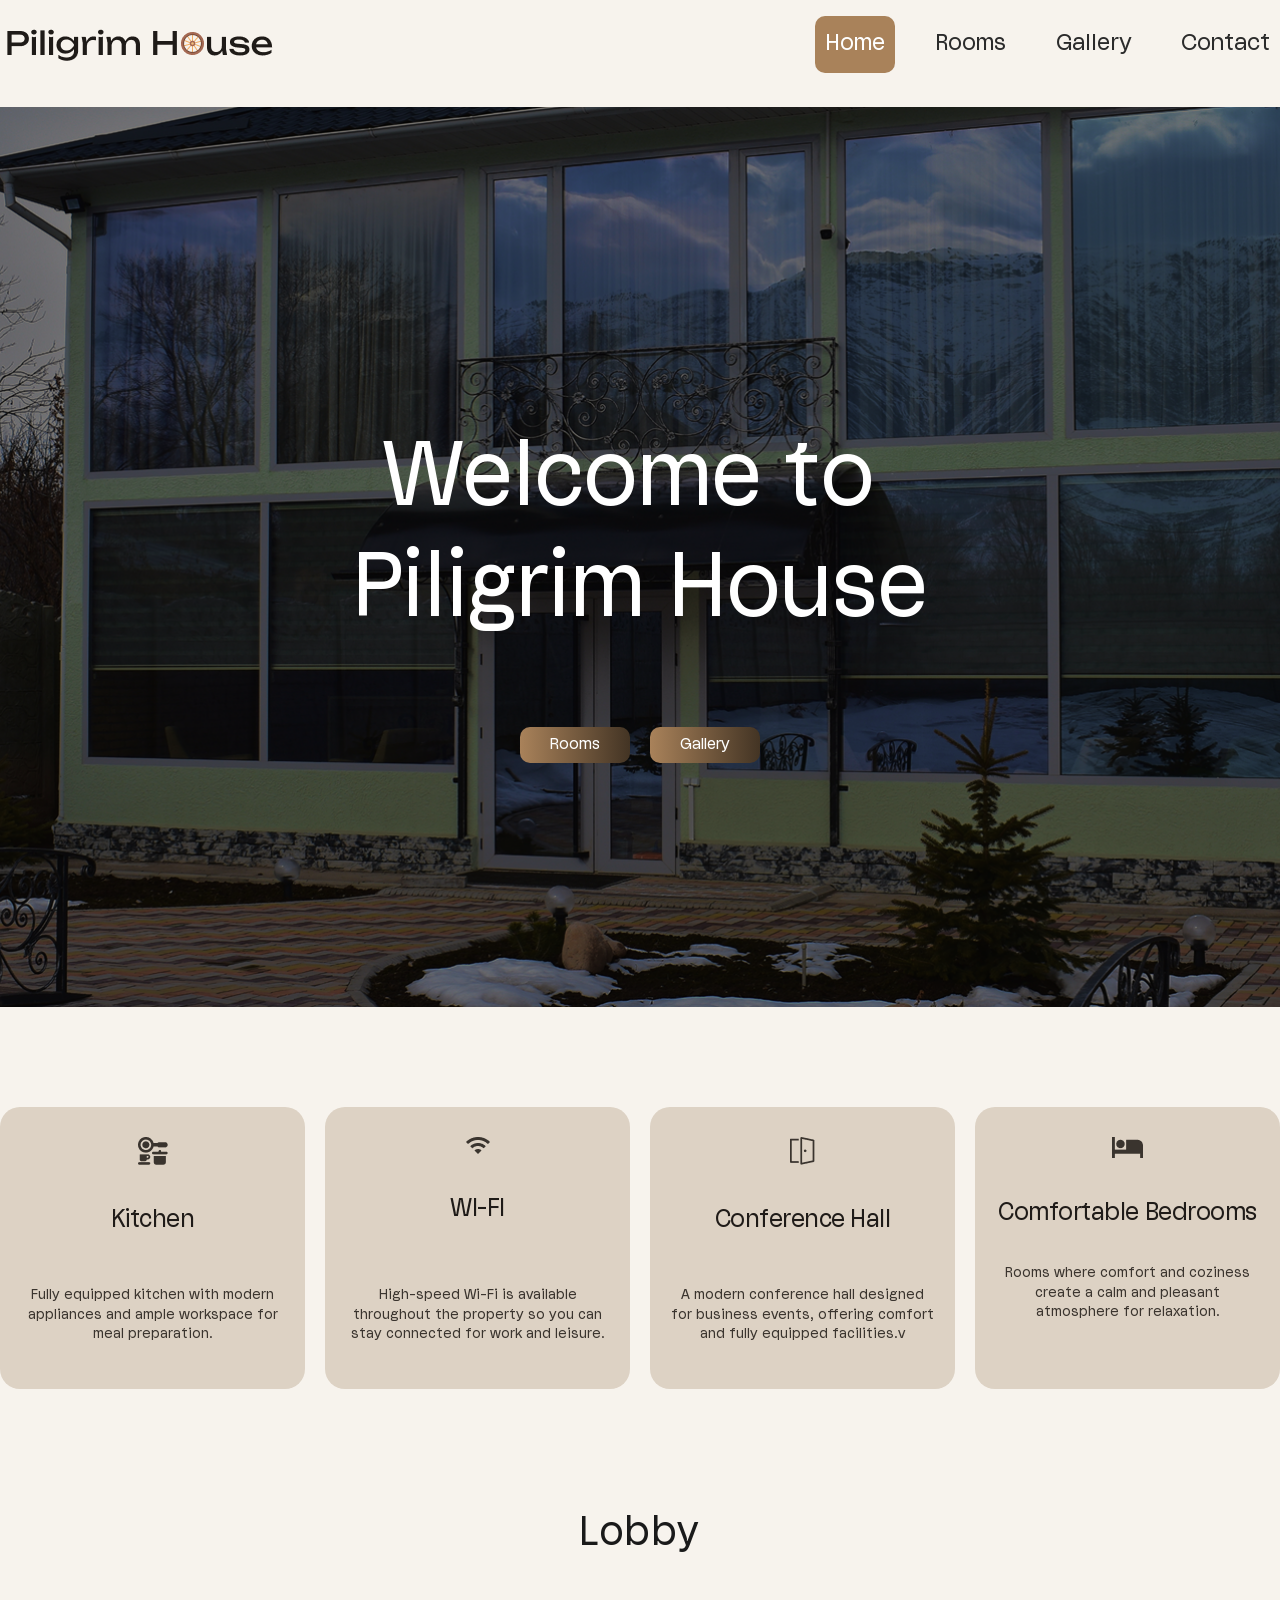
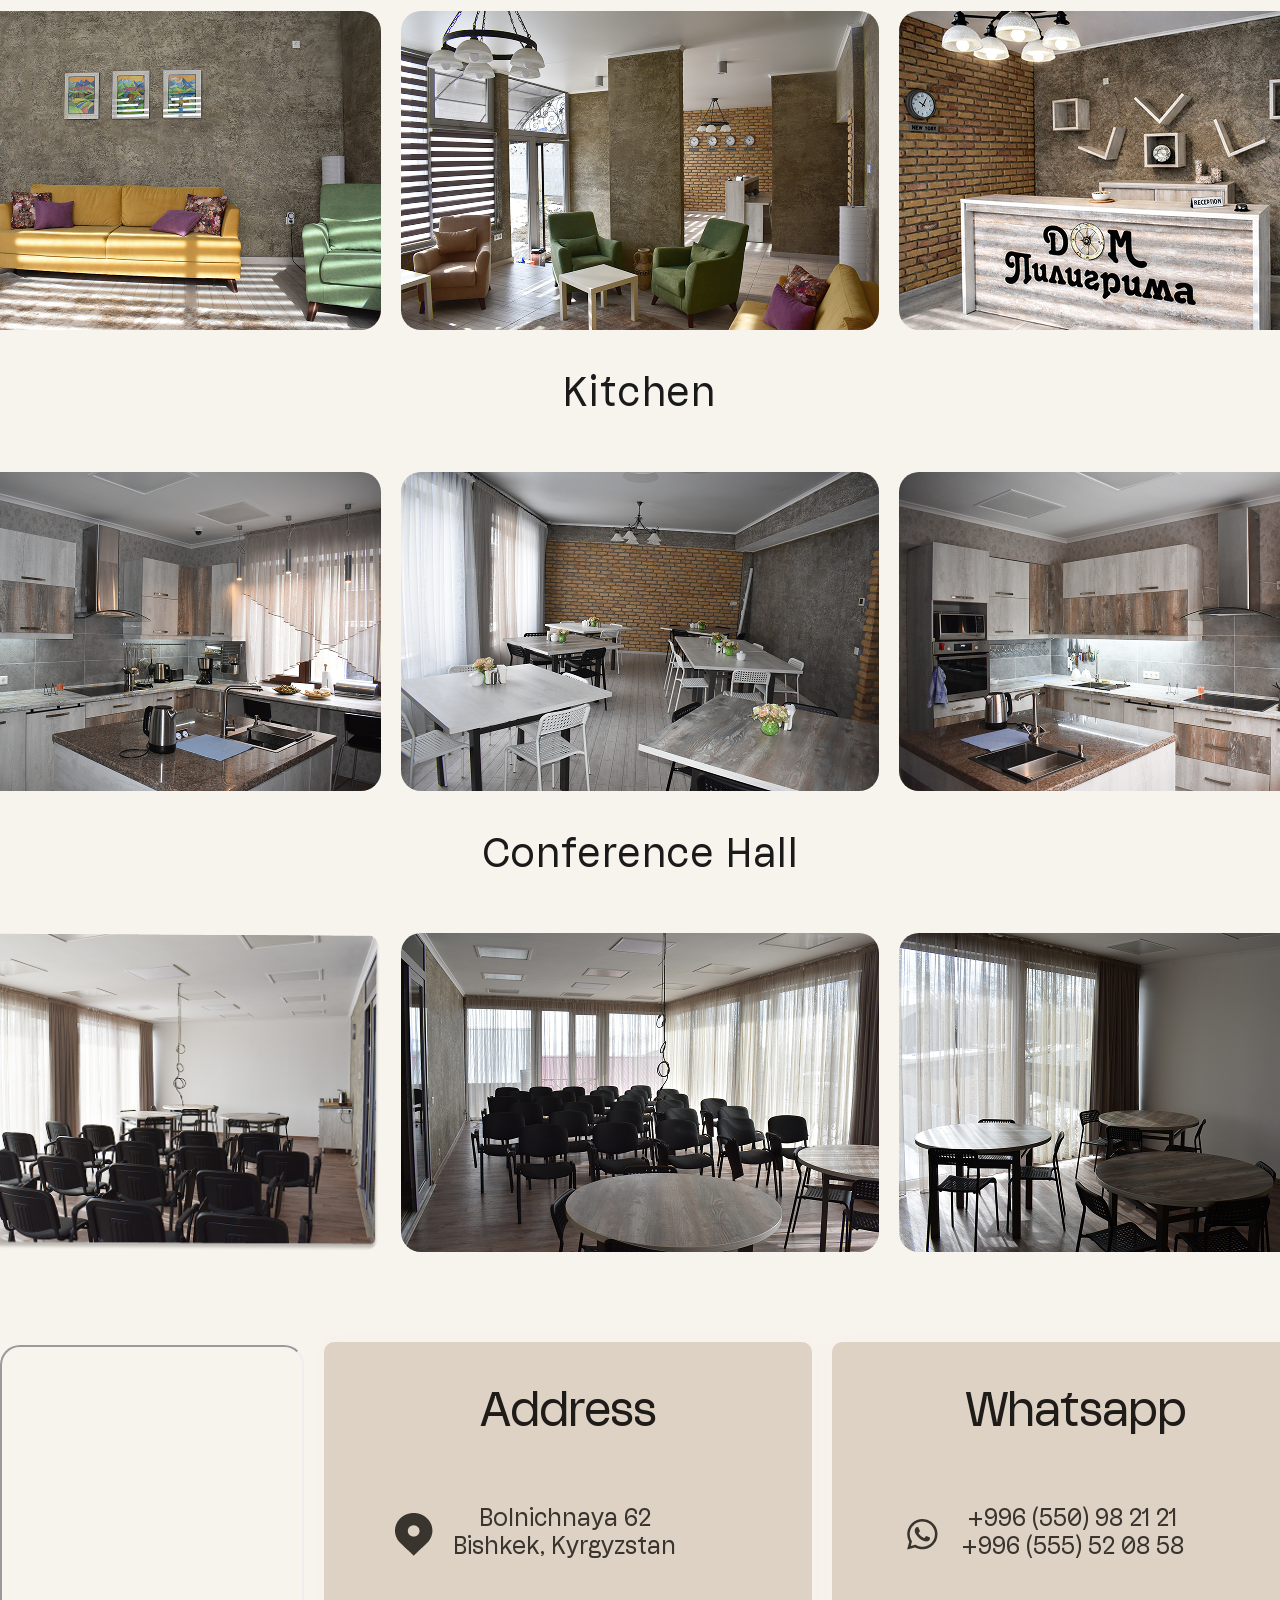
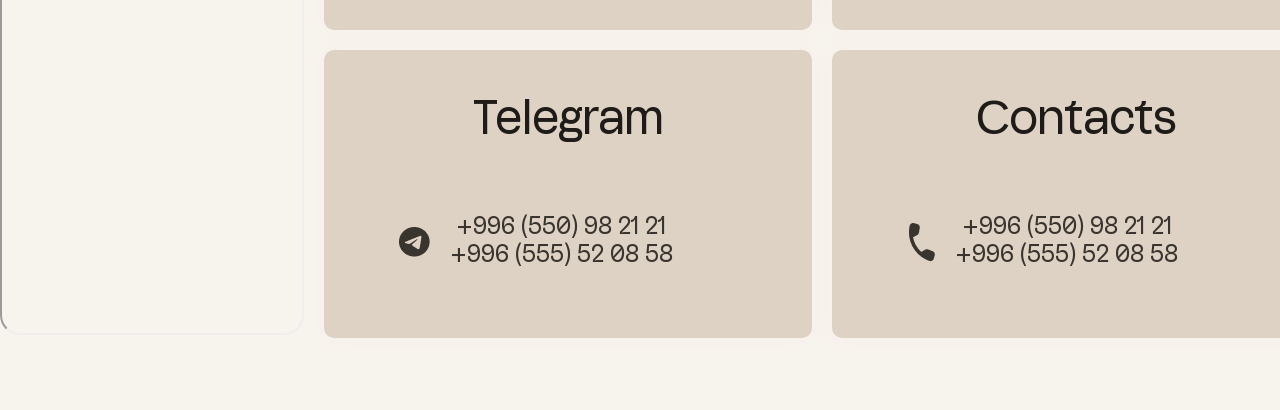
==== commit 760edd5e: "three commit" ====
--- a/index.html
+++ b/index.html
@@ -120,8 +120,8 @@
                             <div class="footer__box-minibox">
                                 <img src="./img/adress.png" alt="">
                                 <div class="footer__box-numbers">
-                                    <p class="footer__box-minibox-dec">+996 (550) 98 21 21</p>
-                                    <p class="footer__box-minibox-dec">+996 (555) 52 08 58</p>
+                                    <p class="footer__box-minibox-dec">Bolnichnaya 62</p>
+                                    <p class="footer__box-minibox-dec">Bishkek, Kyrgyzstan</p>
                                 </div>
                             </div>
                         </div>
--- a/styles.css
+++ b/styles.css
@@ -1,4 +1,3 @@
-@charset "UTF-8";
 * {
   box-sizing: border-box;
   font-family: "FKT Gnarly", sans-serif;
@@ -267,6 +266,7 @@
   box-shadow: 0 0 16px 0 rgba(255, 237, 237, 0.25);
   background: #ddd2c4;
   text-align: center;
+  align-items: center;
   cursor: pointer;
 }
 .footer__box-title {
@@ -283,7 +283,8 @@
   gap: 20px;
   align-items: center;
   text-align: center;
-  margin-left: 65px;
+  margin-right: 65px;
+  margin-bottom: 30px;
 }
 .footer__box-minibox-dec {
   font-family: "FKT Gnarly", sans-serif;
@@ -293,9 +294,7 @@
   color: #3a342e;
   line-height: 1.4;
   margin: 0;
-  /* Убирает стандартные отступы сверху и снизу */
   line-height: 1.2;
-  /* Регулирует плотность строк */
   white-space: nowrap;
 }
 .footer__boxes {
@@ -1022,7 +1021,7 @@
     font-size: 26px;
   }
   .footer__box-title {
-    font-size: 22px;
+    font-size: 20px;
   }
   .footer__box-minibox-dec {
     font-size: 13px;
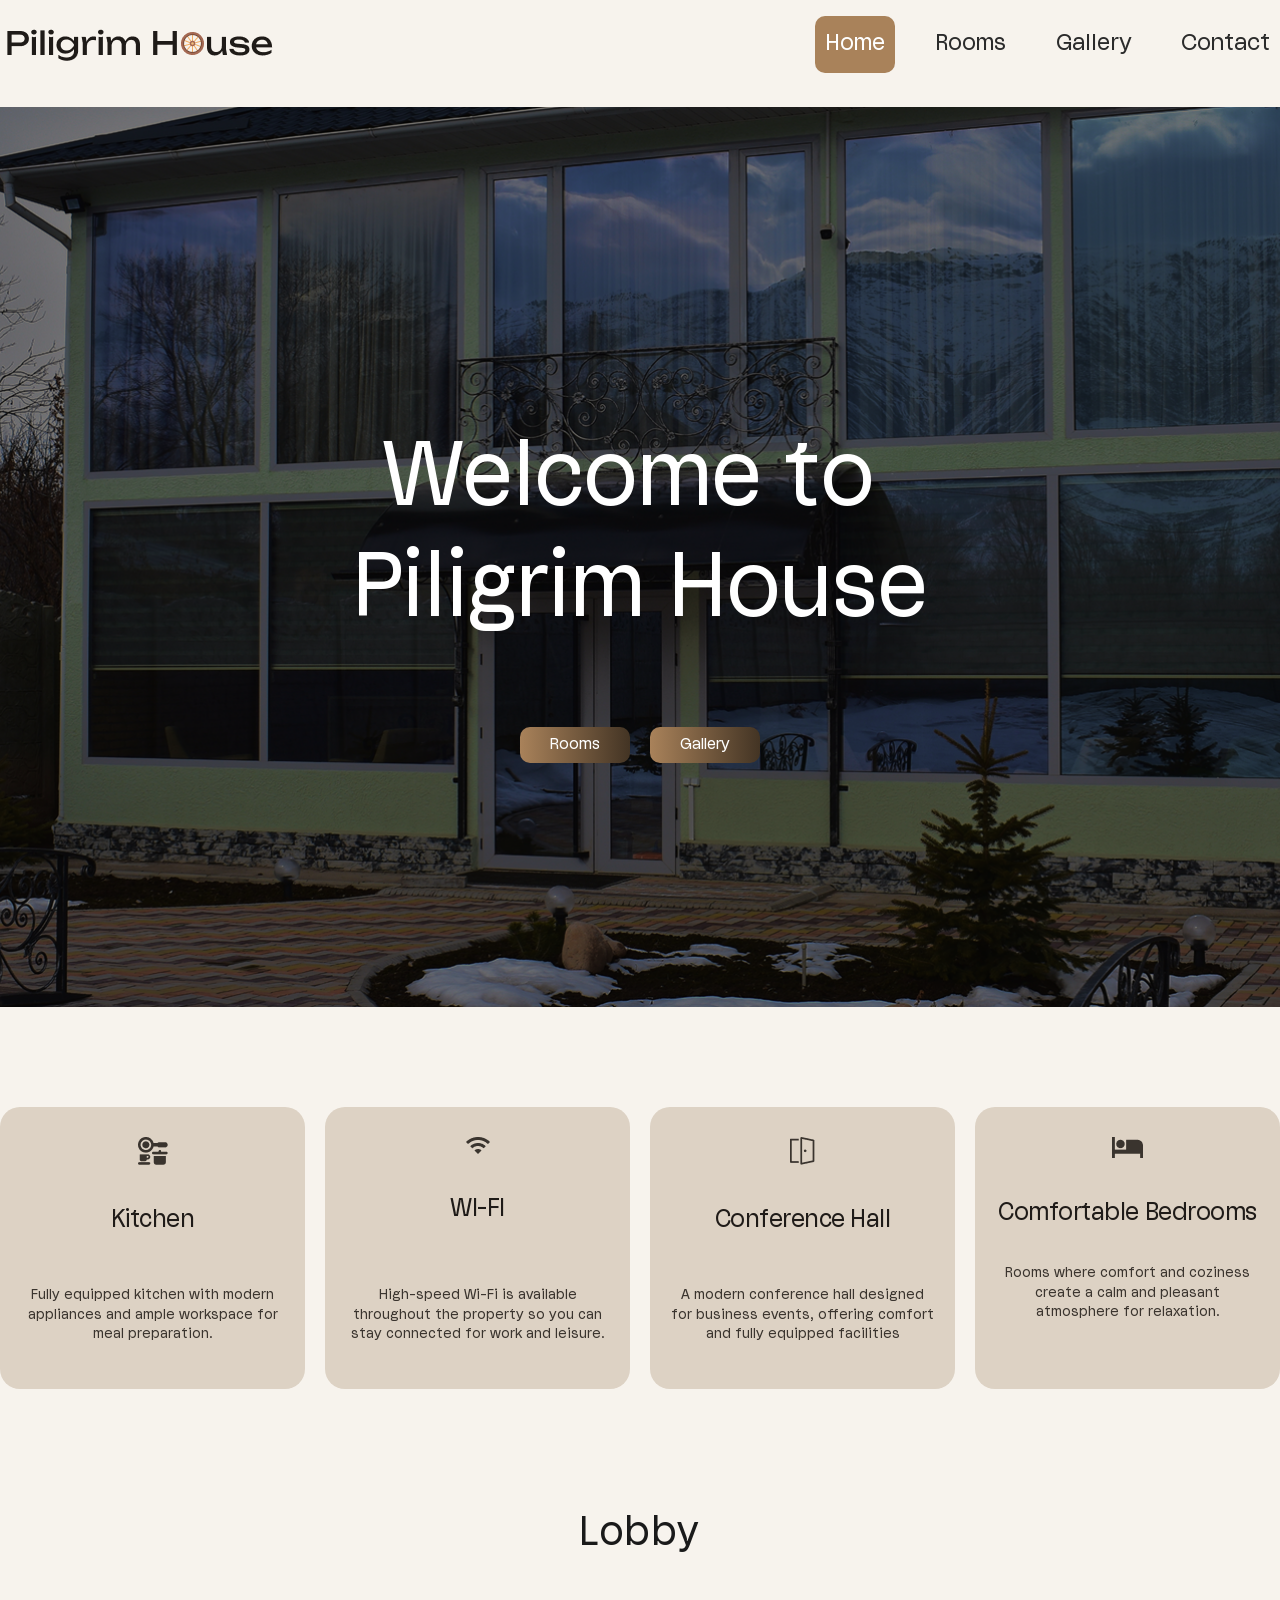
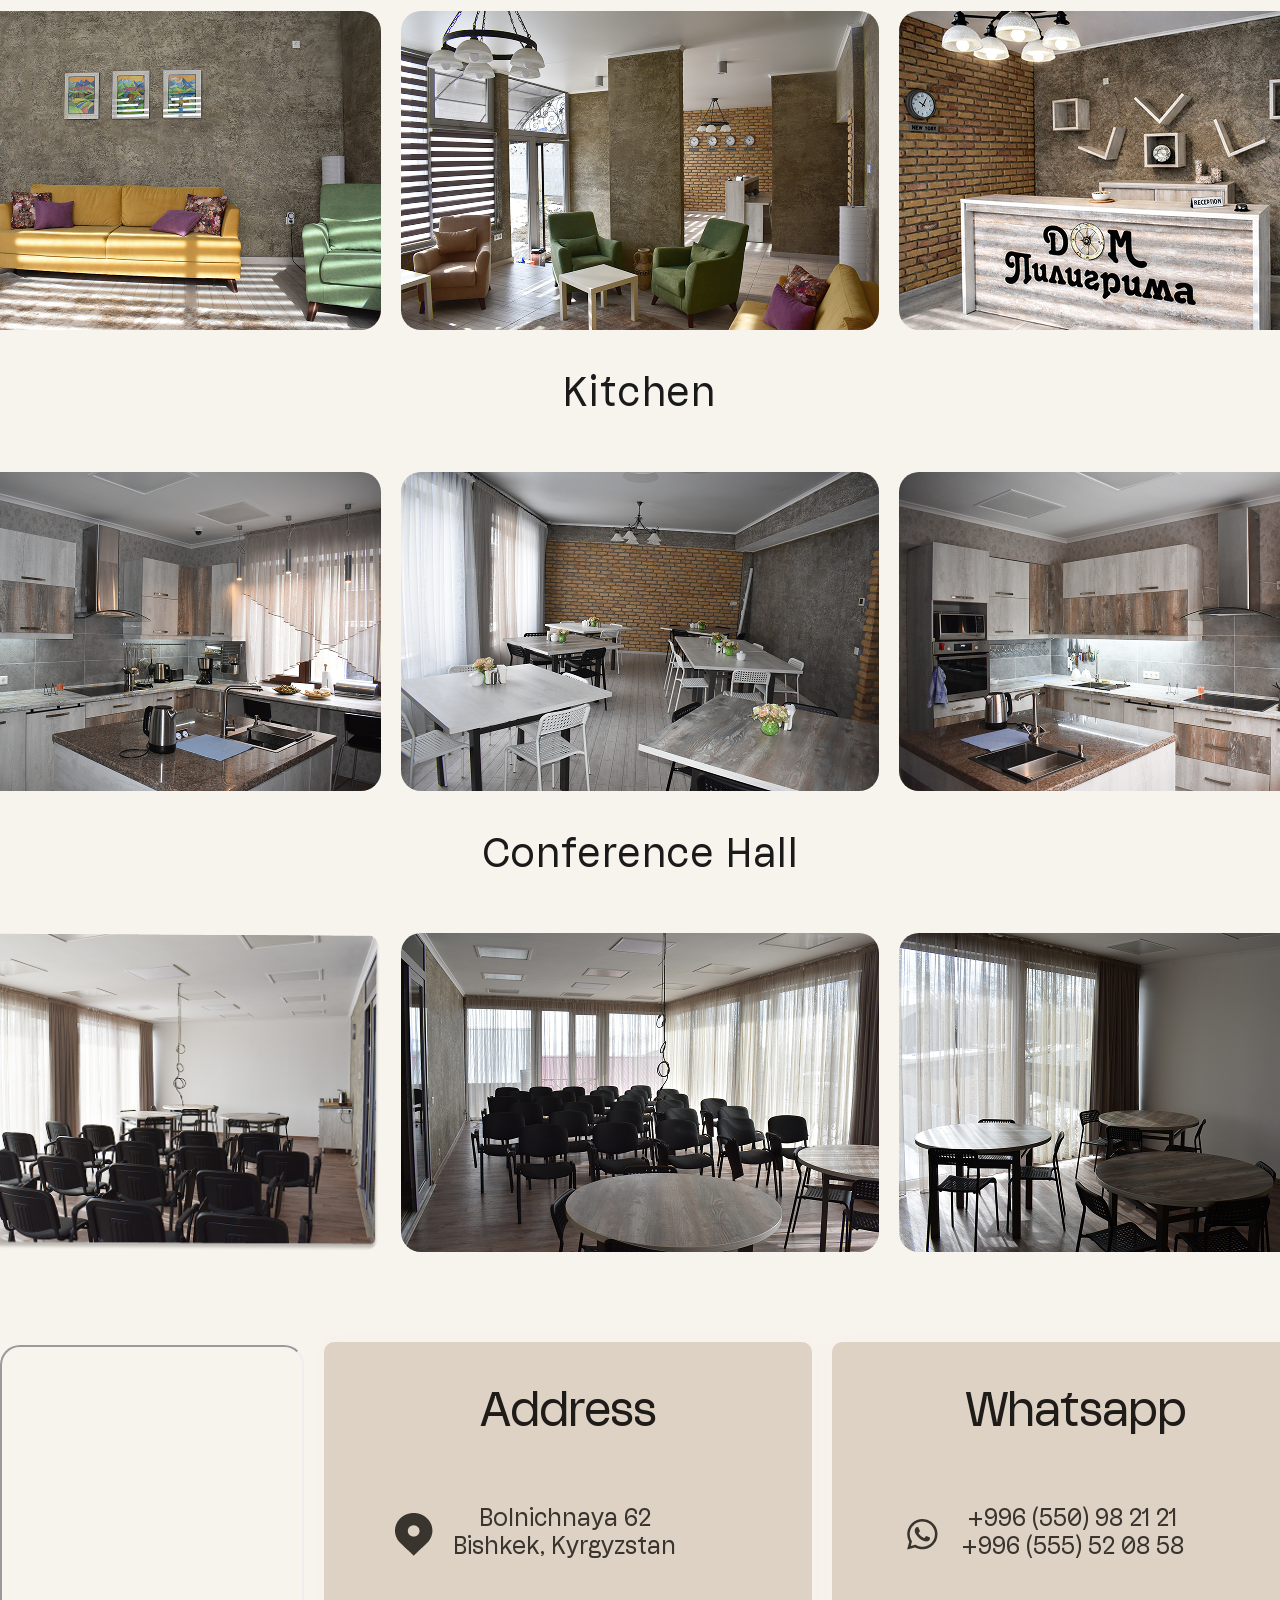
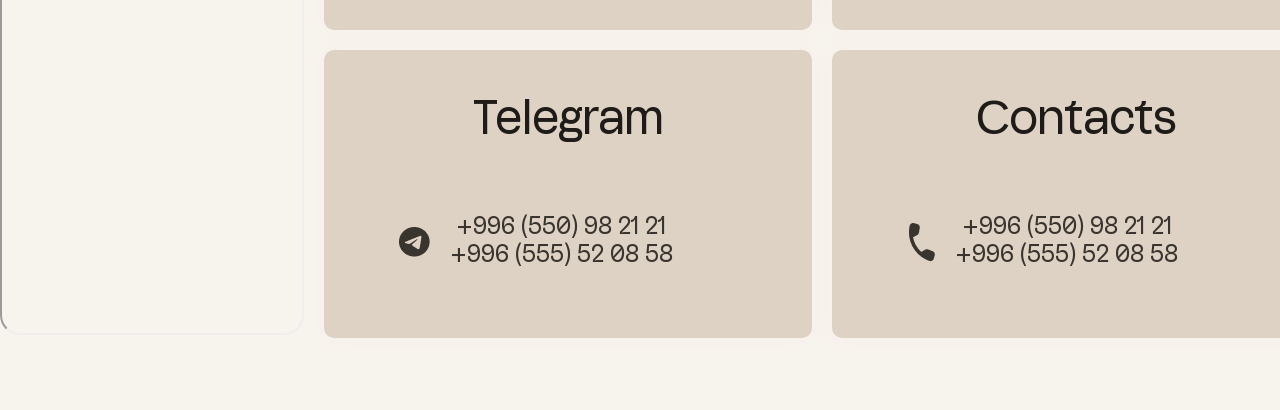
==== commit 34022890: "one more" ====
--- a/index.html
+++ b/index.html
@@ -13,7 +13,7 @@
         <div class="container">
             <div class="header__content">
                 <img src="./img/logo.png" alt="" class="logo">
-                <button class="burger" id="burger" onclick="toggleMenu()">
+                <button class="burger" id="burger" type="button" aria-label="Toggle menu" onclick="toggleMenu()">
                     <span></span>
                     <span></span>
                     <span></span>
@@ -64,7 +64,7 @@
                         <img src="./img/hall.png" alt="" class="info__img">
                         <h3 class="info__box-title">Conference Hall</h3>
                         <p class="info__box-dec">A modern conference hall designed for business events, offering comfort
-                            and fully equipped facilities.v</p>
+                            and fully equipped facilities</p>
                     </div>
 
                     <div class="info__box">
--- a/styles.css
+++ b/styles.css
@@ -497,7 +497,7 @@
   letter-spacing: -0.02em;
   color: #1f1b18;
 }
-.room-card__button-11, .room-card__button-12, .room-card__button-13, .room-card__button-21, .room-card__button-22, .room-card__button-23, .room-card__button-24, .room-card__button-25, .room-card__button-26 {
+.room-card__button-hall, .room-card__button-11, .room-card__button-12, .room-card__button-13, .room-card__button-21, .room-card__button-22, .room-card__button-23, .room-card__button-24, .room-card__button-25, .room-card__button-26 {
   display: inline-block;
   background-color: #b89a7a;
   color: #ffffff;
@@ -508,7 +508,7 @@
   transition: 0.3s ease;
   font-family: "FKT Gnarly", sans-serif;
 }
-.room-card__button-11:hover, .room-card__button-12:hover, .room-card__button-13:hover, .room-card__button-21:hover, .room-card__button-22:hover, .room-card__button-23:hover, .room-card__button-24:hover, .room-card__button-25:hover, .room-card__button-26:hover {
+.room-card__button-hall:hover, .room-card__button-11:hover, .room-card__button-12:hover, .room-card__button-13:hover, .room-card__button-21:hover, .room-card__button-22:hover, .room-card__button-23:hover, .room-card__button-24:hover, .room-card__button-25:hover, .room-card__button-26:hover {
   background-color: rgb(149.625, 115.875, 79.875);
   transform: translateY(-2px);
 }
@@ -587,9 +587,14 @@
   color: #1f1b18;
 }
 
+.room {
+  display: flex;
+  align-items: center;
+}
 .room__content {
   display: flex;
   gap: 39px;
+  align-items: center;
 }
 .room__details {
   display: flex;
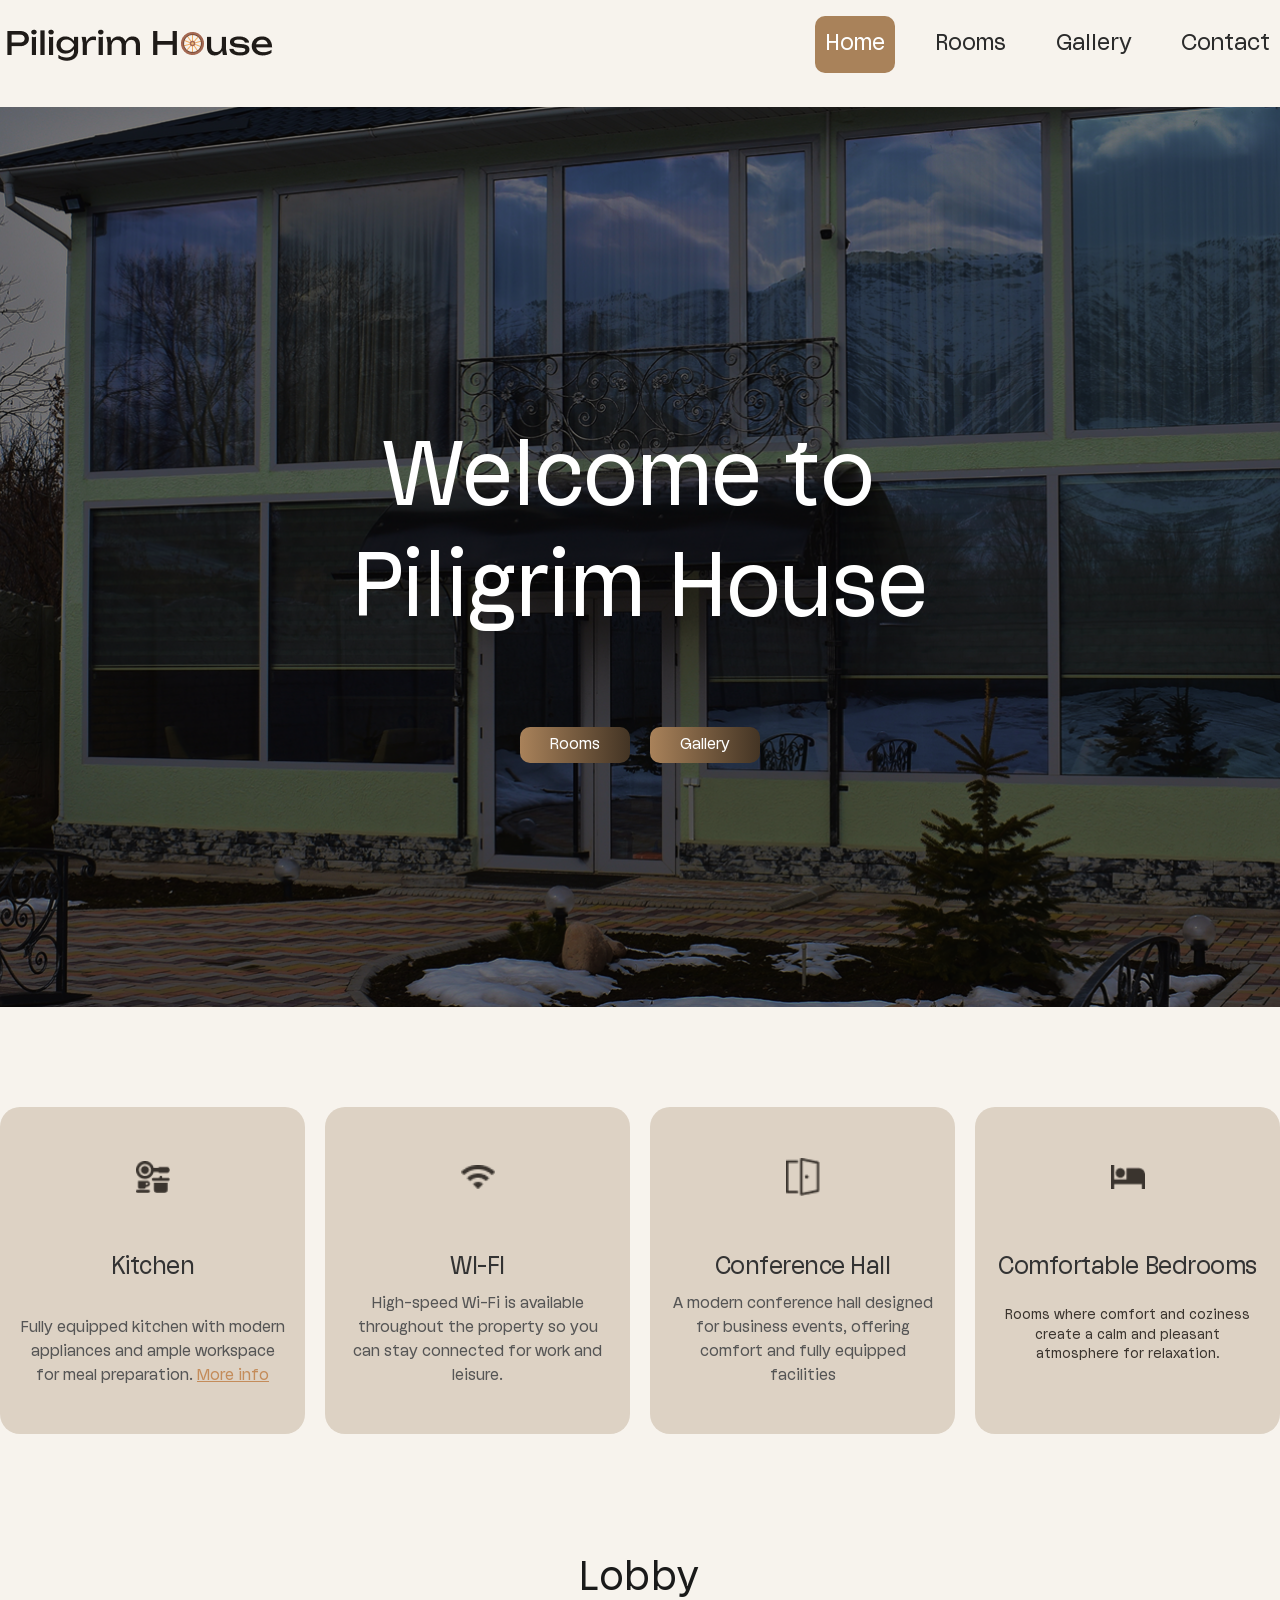
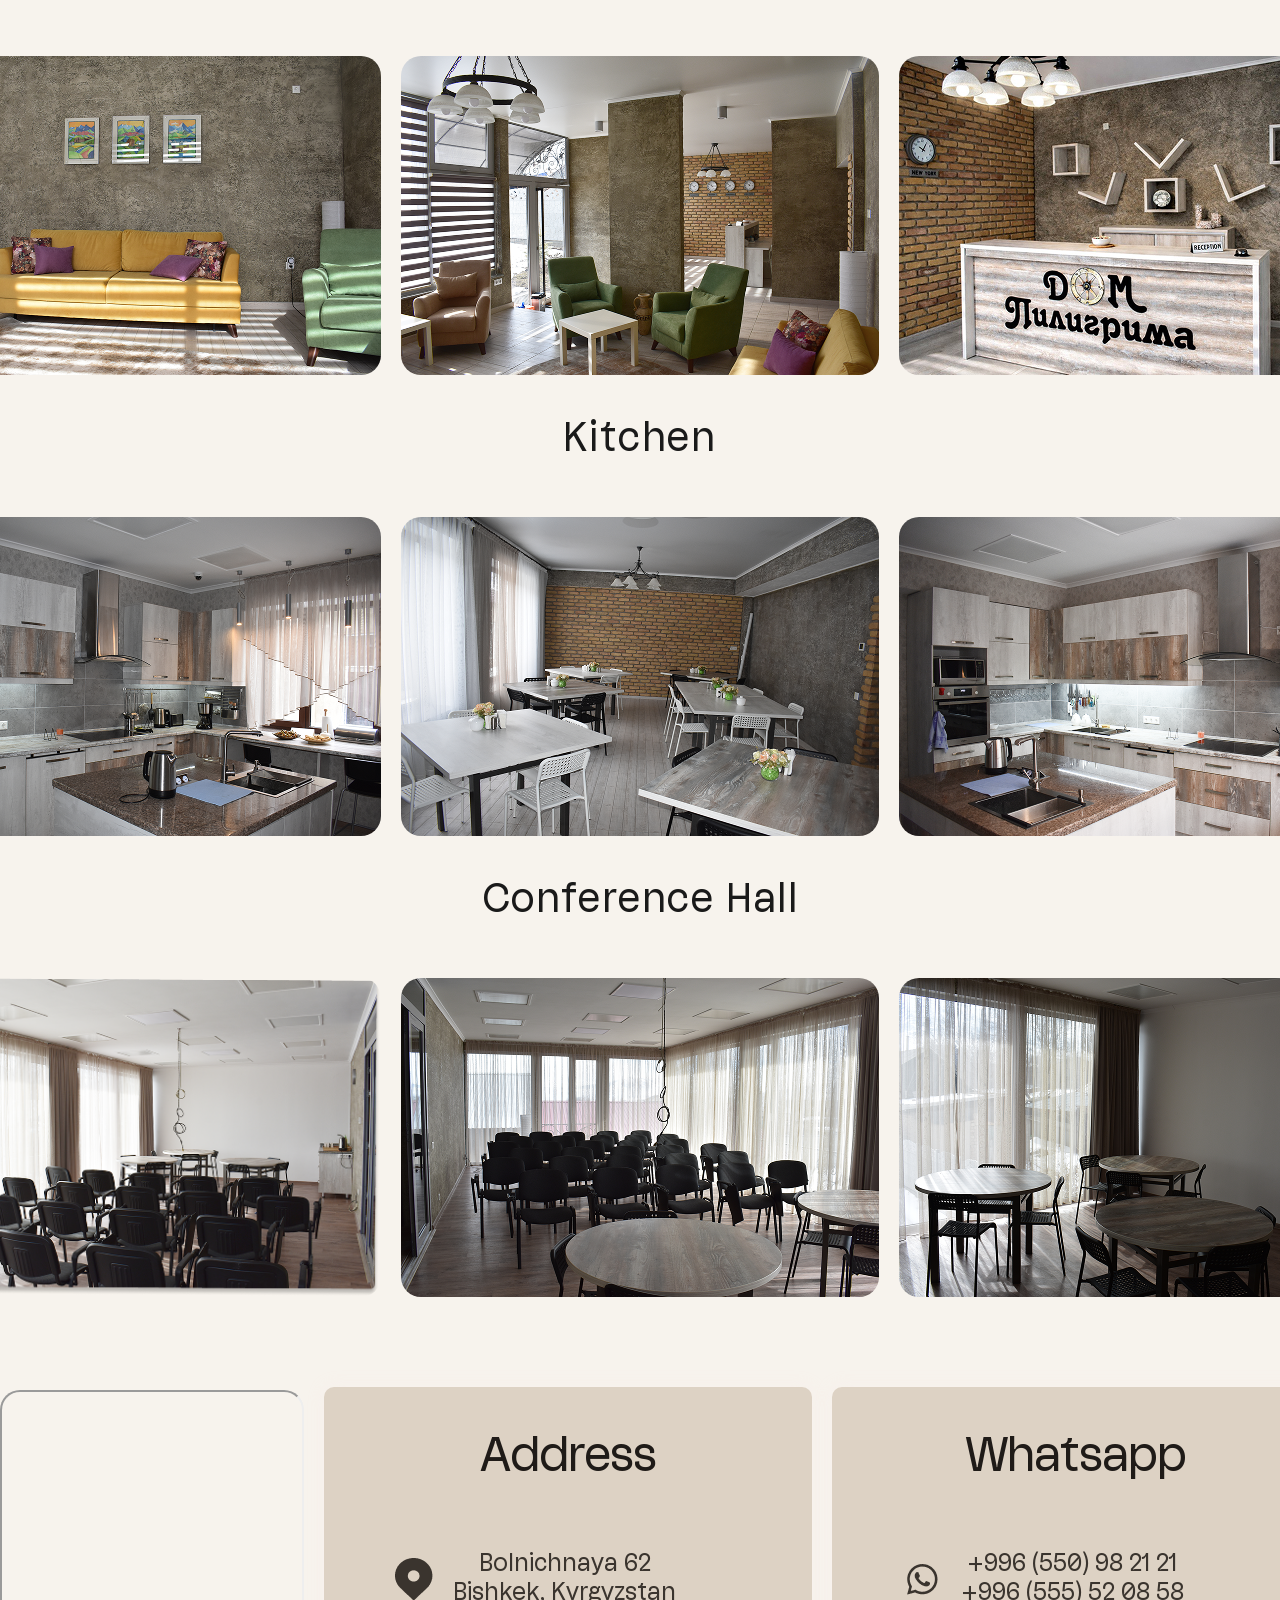
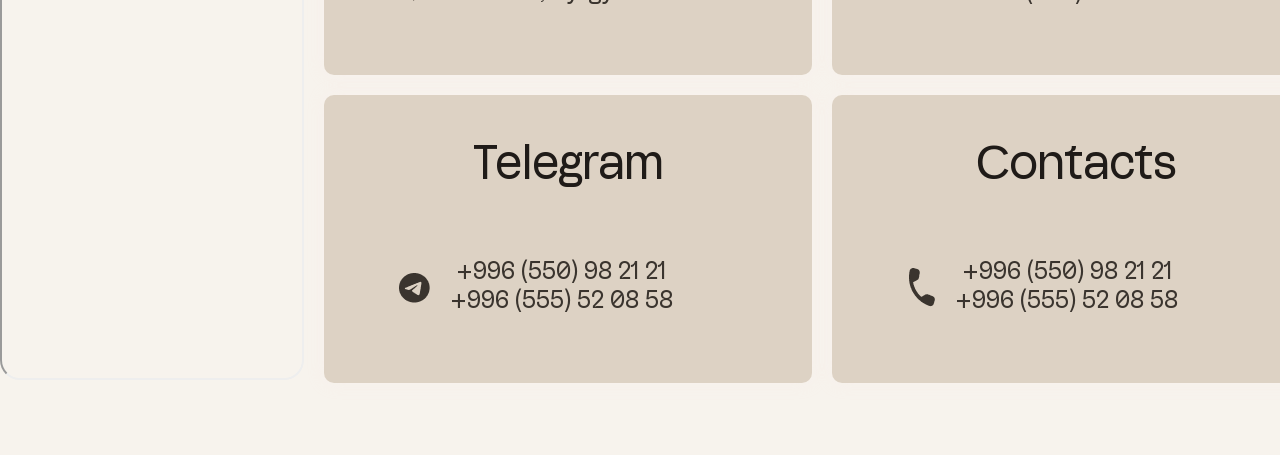
==== commit 6317606a: "sdfsdf" ====
--- a/index.html
+++ b/index.html
@@ -47,28 +47,28 @@
                 <div class="info__content">
 
                     <div class="info__box">
-                        <img src="./img/kitchen.png" alt="" class="info__img">
+                        <img style="width: 34px;" src="./img/kitchen.png" alt="" class="info__img">
                         <h3 class="info__box-title">Kitchen </h3>
                         <p class="info__box-dec">Fully equipped kitchen with modern appliances and ample workspace for
-                            meal preparation.</p>
+                            meal preparation. <span class="info__box-dec-highlight" id="kitchen-more">More info</span></p>
                     </div>
 
                     <div class="info__box">
-                        <img src="./img/wifi.png" alt="" class="info__img">
+                        <img style="width: 34px;" src="./img/wifi.png" alt="" class="info__img">
                         <h3 class="info__box-title">WI-FI</h3>
                         <p class="info__box-dec">High-speed Wi-Fi is available throughout the property so you can stay
                             connected for work and leisure.</p>
                     </div>
 
                     <div class="info__box">
-                        <img src="./img/hall.png" alt="" class="info__img">
+                        <img style="width: 34px;" src="./img/hall.png" alt="" class="info__img">
                         <h3 class="info__box-title">Conference Hall</h3>
                         <p class="info__box-dec">A modern conference hall designed for business events, offering comfort
                             and fully equipped facilities</p>
                     </div>
 
                     <div class="info__box">
-                        <img src="./img/badroom.png" alt="" class="info__img">
+                        <img style="width: 34px;" src="./img/badroom.png" alt="" class="info__img">
                         <h3 class="info__box-title">Comfortable Bedrooms</h3>
                         <p class="info__box-dec1">Rooms where comfort and coziness create a calm and pleasant atmosphere
                             for relaxation.</p>
@@ -76,6 +76,28 @@
                 </div>
             </div>
         </section>
+        <div class="modal" id="kitchen-modal">
+            <div class="modal__content">
+                <button class="modal__close" id="close-modal">&times;</button>
+
+                <h2 class="modal__title">Kitchen</h2>
+                <div class="modal__info">
+                    <div class="modal__item">
+                        <span class="modal__label">Meals (breakfast, lunch, dinner)</span>
+                        <span class="modal__price">1200 som per person</span>
+                    </div>
+                    <div class="modal__item">
+                        <span class="modal__label">Coffee-break</span>
+                        <span class="modal__price">200 som per person</span>
+                    </div>
+                </div>
+
+                <p class="modal__description">
+                    Our fully equipped kitchen is available for your comfort.
+                    You can enjoy delicious meals prepared by our staff or use the kitchen yourself.
+                </p>
+            </div>
+        </div>
         <br><br><br><br><br>
         <section class="photoes">
             <div class="container">
@@ -286,6 +308,40 @@
             document.getElementById('headerList').classList.remove('open');
         });
     });
+
+    document.addEventListener('DOMContentLoaded', () => {
+    const moreBtn = document.getElementById('kitchen-more');
+    const modal = document.getElementById('kitchen-modal');
+    const closeBtn = document.getElementById('close-modal');
+
+    // Открытие модального окна
+    moreBtn.addEventListener('click', () => {
+        modal.classList.add('active');
+        document.body.style.overflow = 'hidden'; // блокируем скролл
+    });
+
+    // Закрытие по кнопке
+    closeBtn.addEventListener('click', () => {
+        modal.classList.remove('active');
+        document.body.style.overflow = 'visible';
+    });
+
+    // Закрытие при клике вне окна
+    modal.addEventListener('click', (e) => {
+        if (e.target === modal) {
+            modal.classList.remove('active');
+            document.body.style.overflow = 'visible';
+        }
+    });
+
+    // Закрытие по клавише ESC
+    document.addEventListener('keydown', (e) => {
+        if (e.key === 'Escape' && modal.classList.contains('active')) {
+            modal.classList.remove('active');
+            document.body.style.overflow = 'visible';
+        }
+    });
+});
 </script>
 
 </html>
--- a/styles.css
+++ b/styles.css
@@ -1,3 +1,4 @@
+@charset "UTF-8";
 * {
   box-sizing: border-box;
   font-family: "FKT Gnarly", sans-serif;
@@ -220,6 +221,153 @@
   margin-bottom: 20px;
 }
 
+.info__box {
+  background: #ddd2c4;
+  flex: 1;
+  display: flex;
+  flex-direction: column;
+  align-items: center;
+  text-align: center;
+  padding: 30px 20px;
+  border-radius: 20px;
+  transition: transform 0.3s ease, box-shadow 0.3s ease;
+}
+.info__box:hover {
+  transform: translateY(-5px);
+  box-shadow: 0 10px 25px rgba(0, 0, 0, 0.1);
+}
+.info__box .info__img {
+  width: 80px;
+  height: 80px;
+  object-fit: contain;
+  margin-bottom: 15px;
+}
+.info__box .info__box-title {
+  font-size: 1.5rem;
+  margin-bottom: 12px;
+  color: #333;
+}
+.info__box .info__box-dec {
+  font-size: 1rem;
+  line-height: 1.5;
+  color: #555;
+}
+.info__box .info__box-dec .info__box-dec-highlight {
+  color: #c48c5a;
+  cursor: pointer;
+  text-decoration: underline;
+  transition: color 0.3s ease;
+}
+.info__box .info__box-dec .info__box-dec-highlight:hover {
+  color: #a36f42;
+}
+
+/* ====================== MODAL ====================== */
+.modal {
+  display: none;
+  position: fixed;
+  top: 0;
+  left: 0;
+  width: 100%;
+  height: 100%;
+  background: rgba(0, 0, 0, 0.65);
+  z-index: 1000;
+  align-items: center;
+  justify-content: center;
+  padding: 20px;
+  opacity: 0;
+  transition: opacity 0.3s ease;
+}
+.modal.active {
+  display: flex;
+  opacity: 1;
+}
+.modal__content {
+  background: #ddd2c4;
+  max-width: 420px;
+  width: 100%;
+  border-radius: 24px;
+  padding: 35px 30px;
+  position: relative;
+  box-shadow: 0 15px 40px rgba(0, 0, 0, 0.2);
+  transform: scale(0.95);
+  transition: transform 0.3s ease;
+}
+.modal.active .modal__content {
+  transform: scale(1);
+}
+.modal__close {
+  position: absolute;
+  top: 15px;
+  right: 20px;
+  font-size: 32px;
+  background: none;
+  border: none;
+  color: #666;
+  cursor: pointer;
+  line-height: 1;
+  transition: color 0.3s;
+}
+.modal__close:hover {
+  color: #c48c5a;
+}
+.modal__title {
+  text-align: center;
+  font-size: 1.8rem;
+  margin-bottom: 25px;
+  color: #333;
+}
+.modal__info {
+  background: rgba(255, 255, 255, 0.7);
+  border-radius: 16px;
+  padding: 20px;
+  margin-bottom: 25px;
+}
+.modal__item {
+  display: flex;
+  justify-content: space-between;
+  align-items: center;
+  padding: 12px 0;
+  border-bottom: 1px solid rgba(0, 0, 0, 0.1);
+}
+.modal__item:last-child {
+  border-bottom: none;
+}
+.modal__label {
+  font-weight: 500;
+  color: #444;
+  font-size: 1.05rem;
+}
+.modal__price {
+  font-weight: 600;
+  color: #c48c5a;
+  font-size: 1.1rem;
+}
+.modal__description {
+  text-align: center;
+  color: #555;
+  line-height: 1.6;
+  font-size: 1rem;
+}
+
+/* Адаптив */
+@media (max-width: 576px) {
+  .modal {
+    padding: 15px;
+  }
+  .modal__content {
+    padding: 30px 20px;
+    border-radius: 20px;
+  }
+  .modal__title {
+    font-size: 1.6rem;
+  }
+}
+@media (max-width: 380px) {
+  .modal__content {
+    padding: 25px 18px;
+  }
+}
 .photoes__content {
   display: flex;
   flex-direction: column;
@@ -268,6 +416,11 @@
   text-align: center;
   align-items: center;
   cursor: pointer;
+}
+.footer__box:hover {
+  transform: translateY(-5px);
+  box-shadow: 0 10px 25px rgba(0, 0, 0, 0.1);
+  transition: 0.3s;
 }
 .footer__box-title {
   font-family: "FKT Gnarly", sans-serif;
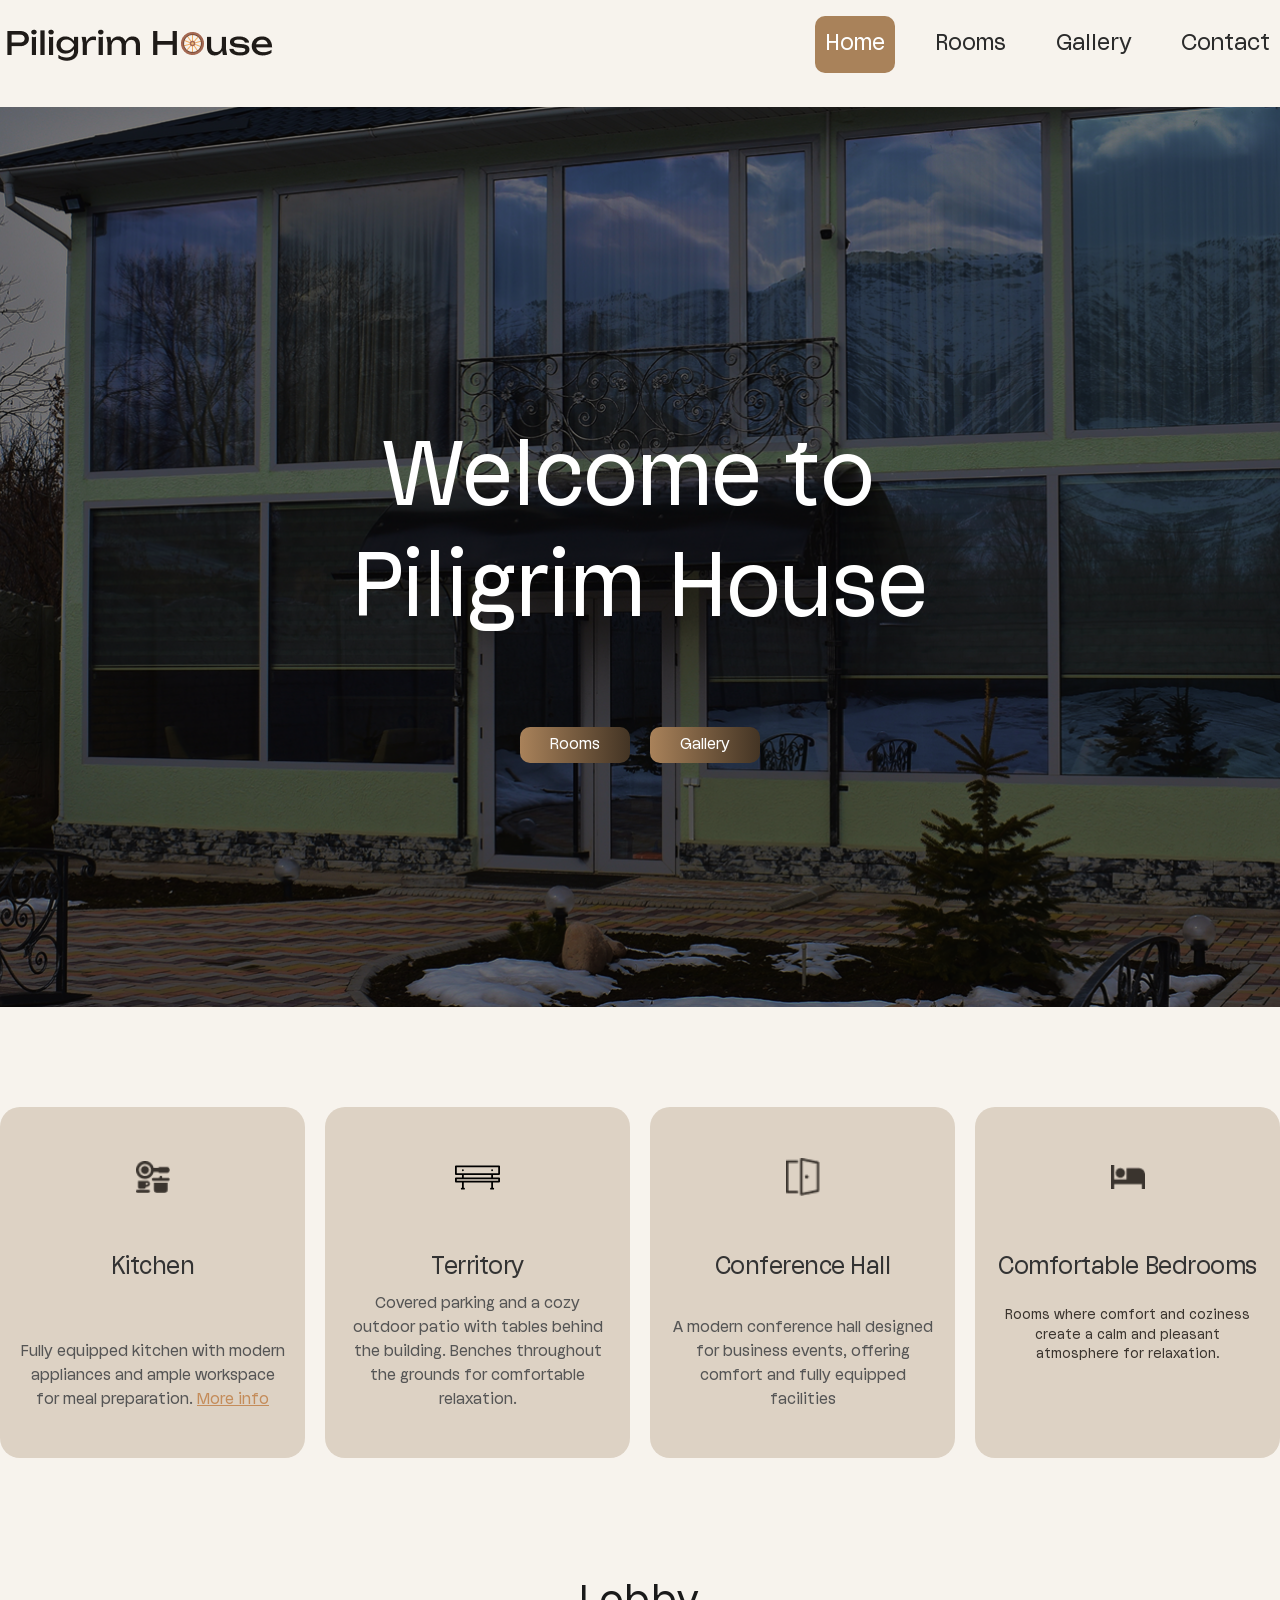
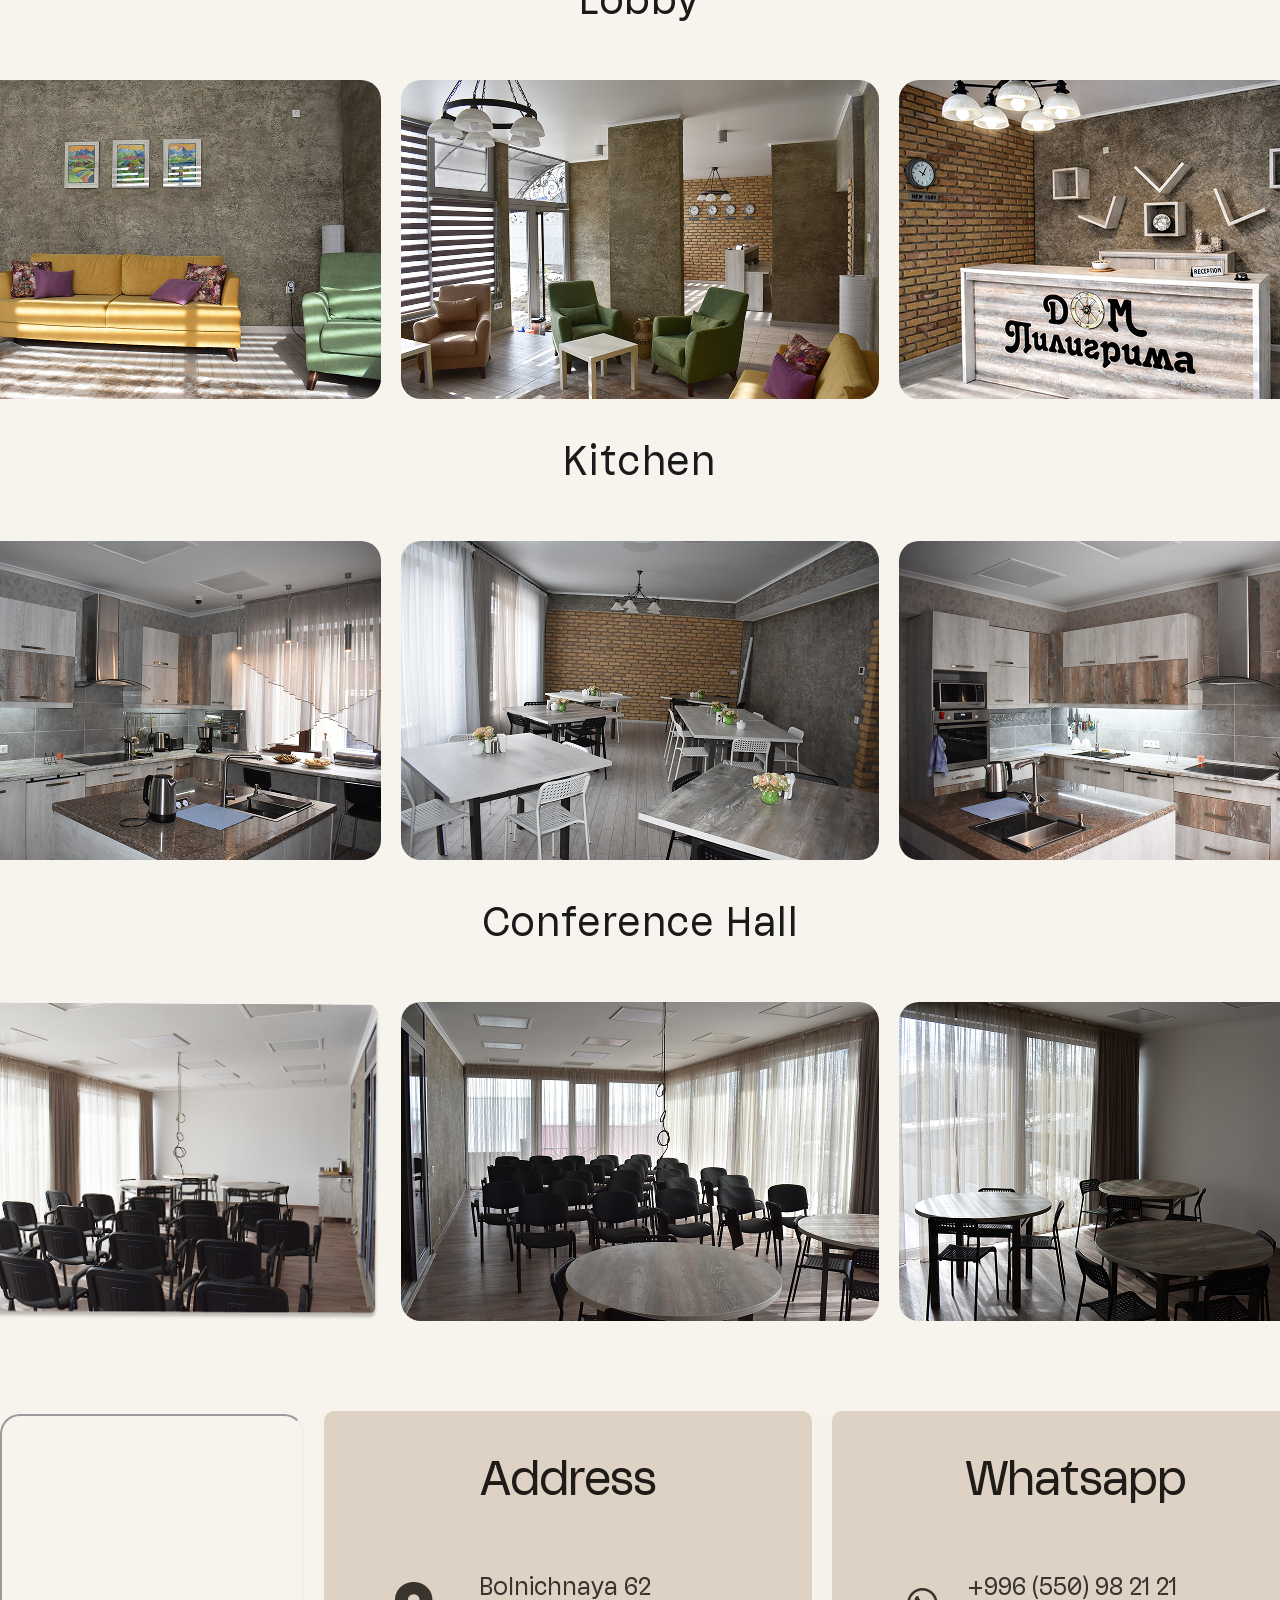
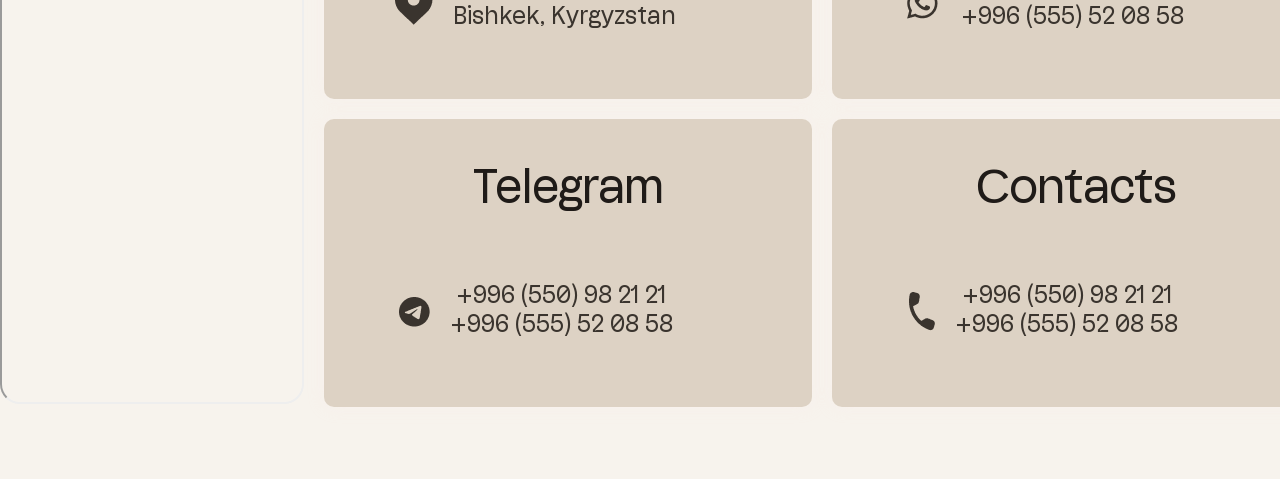
==== commit 21c138fb: "Merge branch 'main' of https://github.com/ALBENI332/Pilligrim-House" ====
--- a/index.html
+++ b/index.html
@@ -54,10 +54,9 @@
                     </div>
 
                     <div class="info__box">
-                        <img style="width: 34px;" src="./img/wifi.png" alt="" class="info__img">
-                        <h3 class="info__box-title">WI-FI</h3>
-                        <p class="info__box-dec">High-speed Wi-Fi is available throughout the property so you can stay
-                            connected for work and leisure.</p>
+                        <img style="width: 45px;" src="./img/bench.svg" alt="" class="info__img">
+                        <h3 class="info__box-title">Territory</h3>
+                        <p class="info__box-dec">Covered parking and a cozy outdoor patio with tables behind the building. Benches throughout the grounds for comfortable relaxation.</p>
                     </div>
 
                     <div class="info__box">
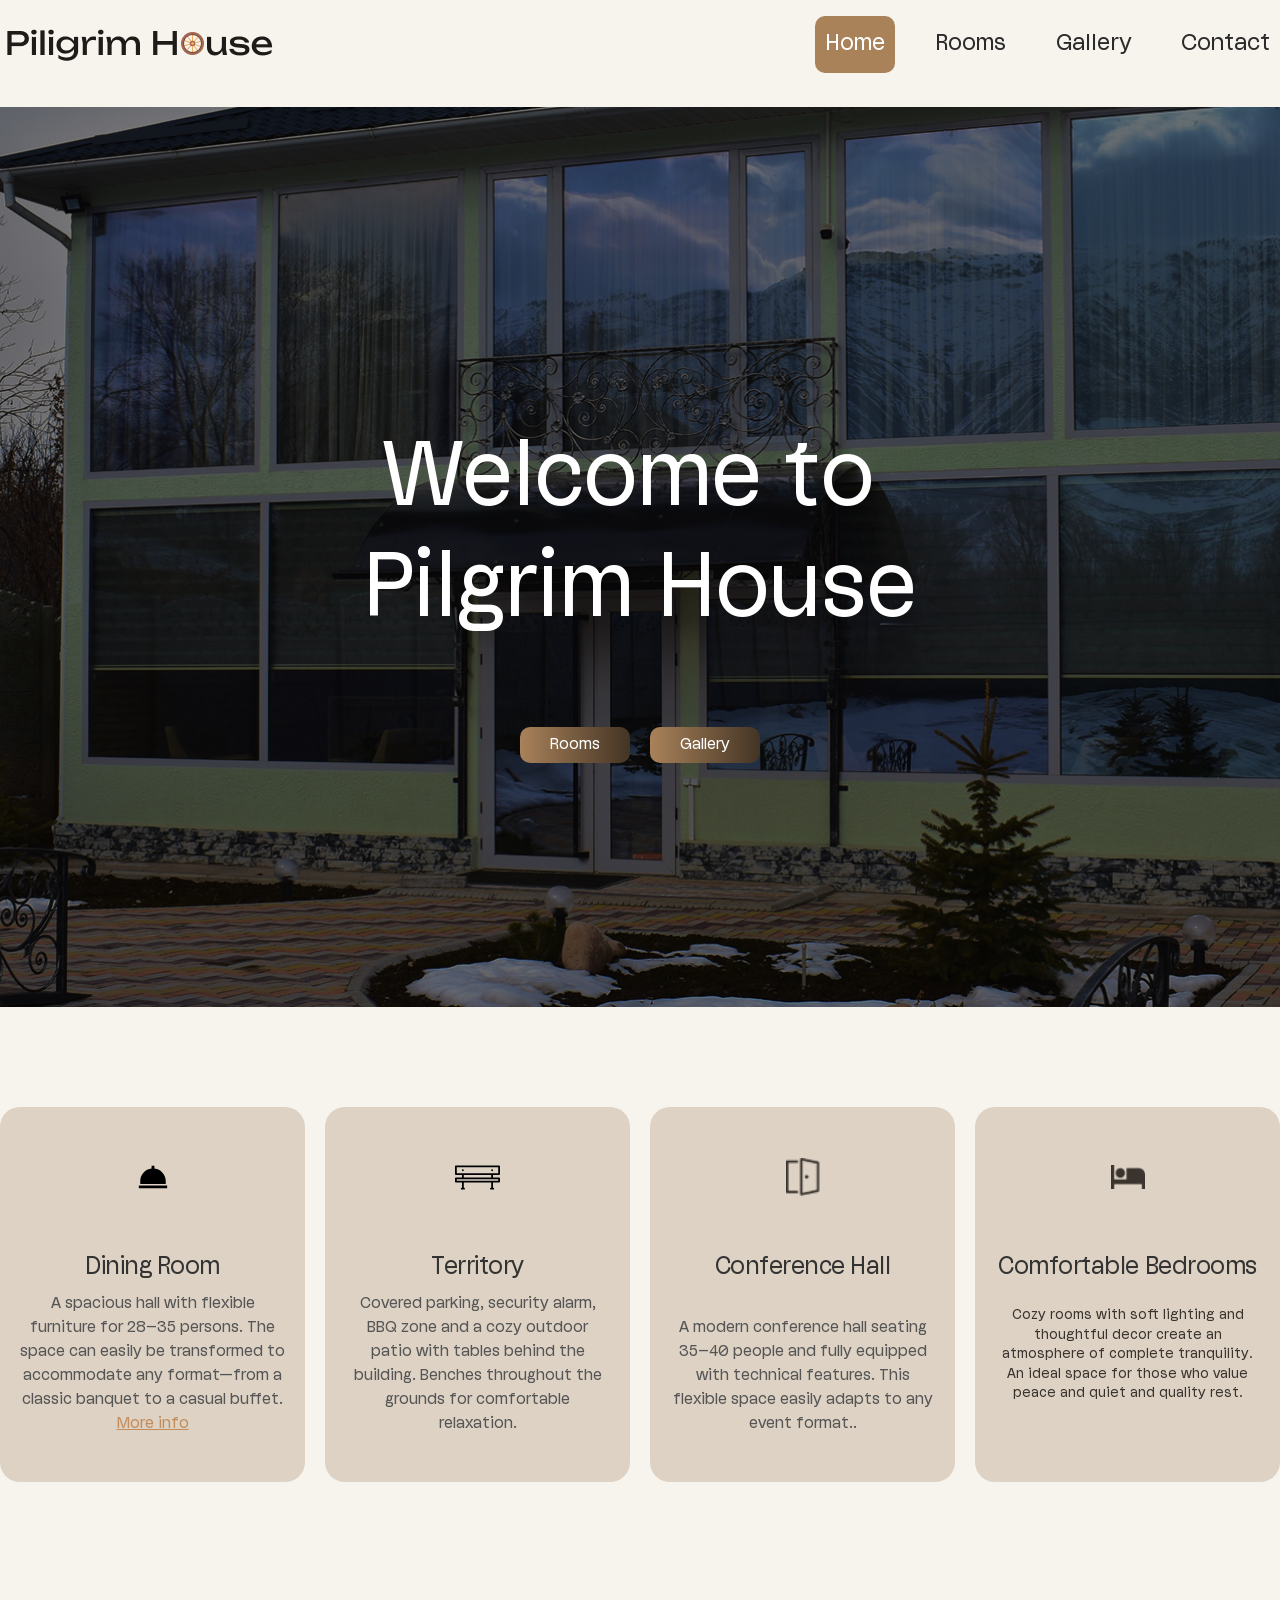
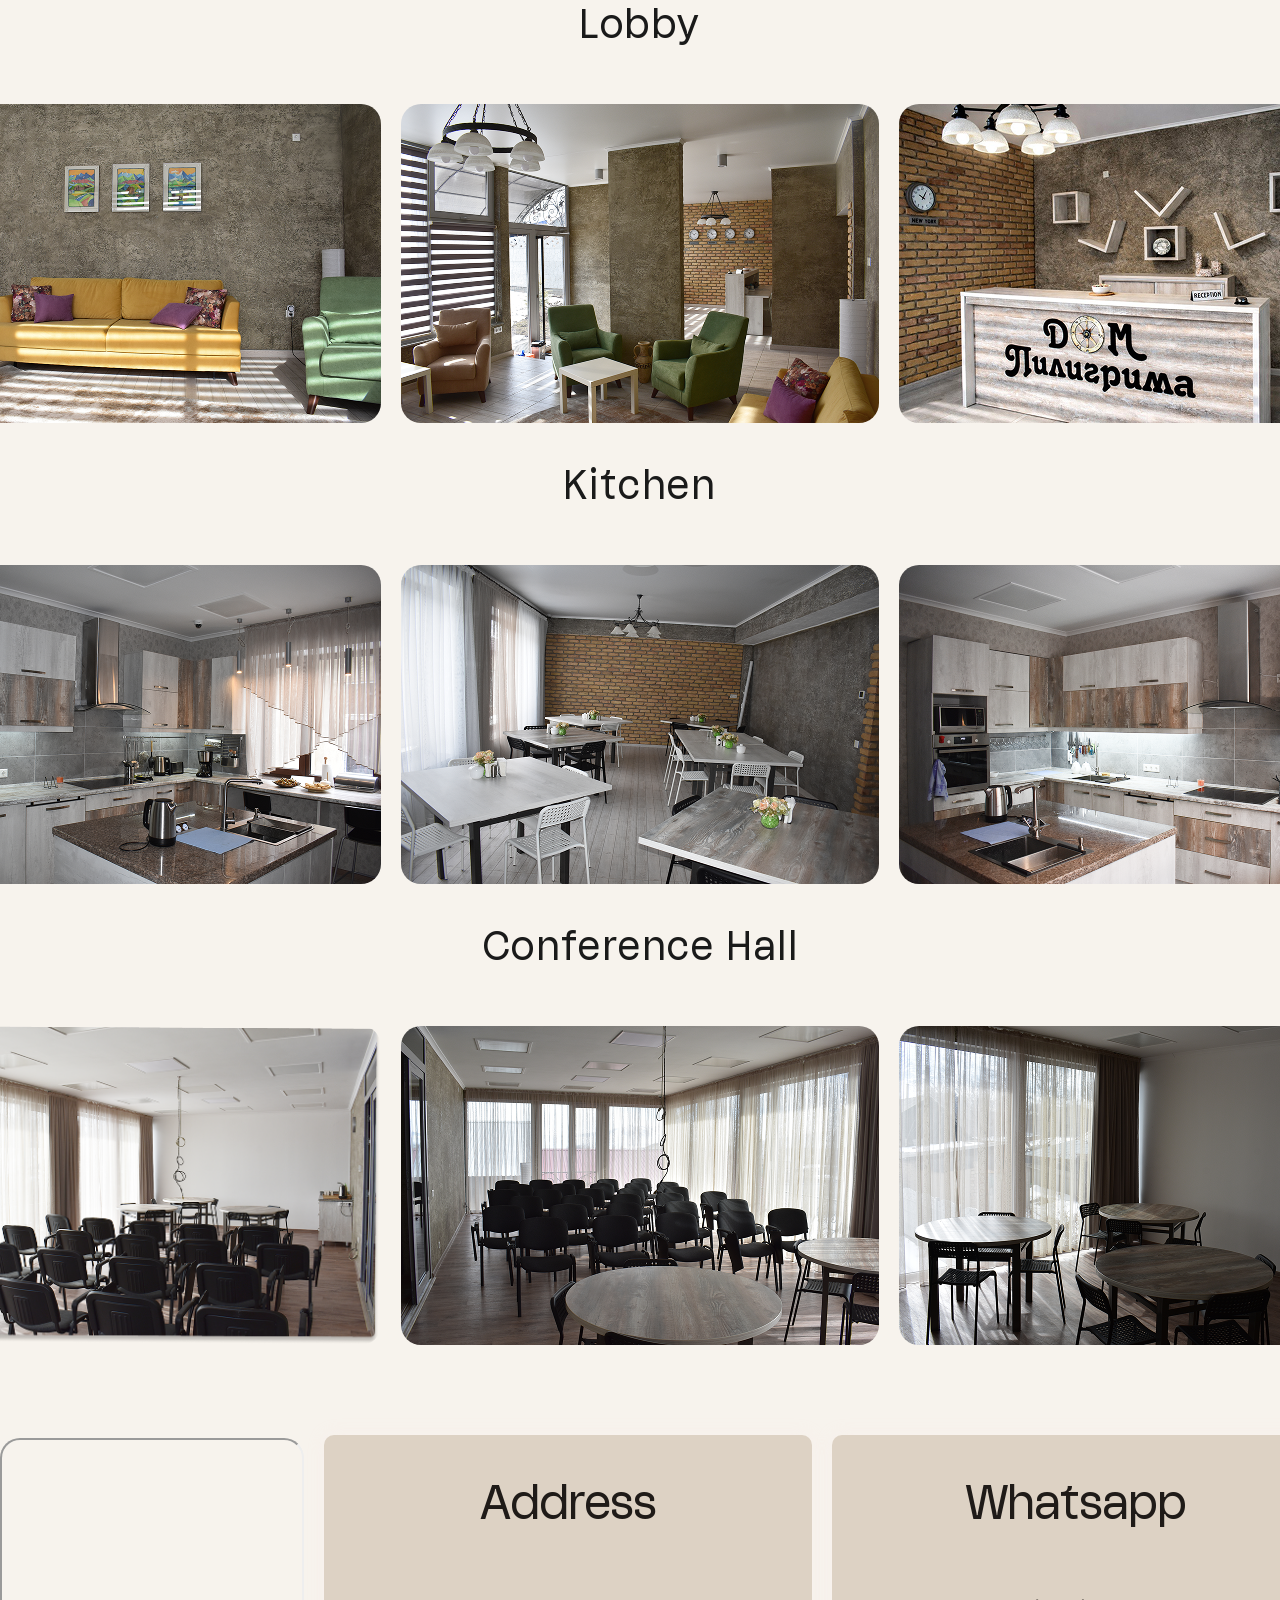
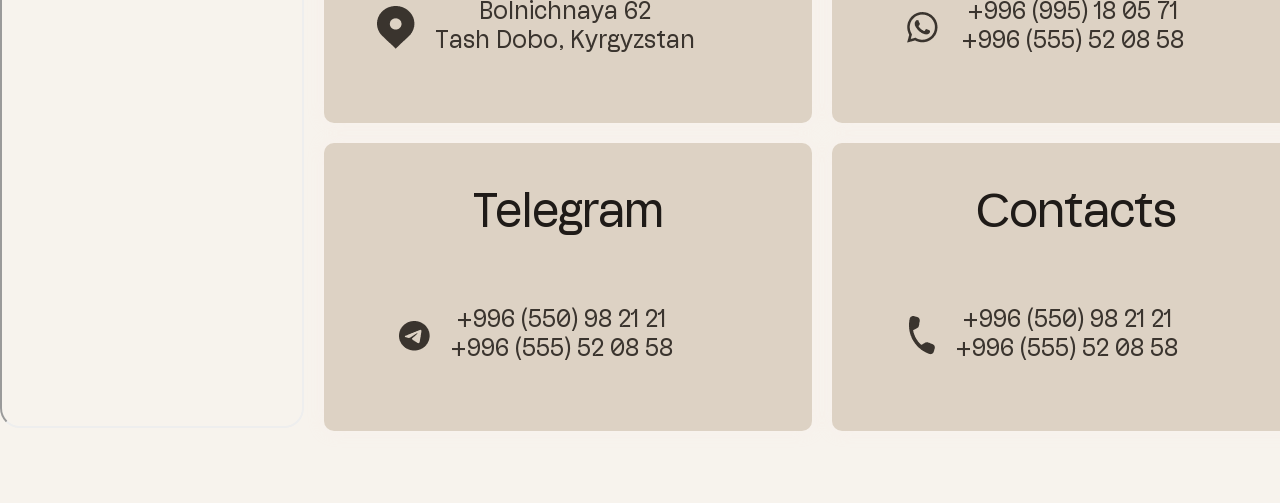
==== commit 555214a4: "обновил сайт" ====
--- a/index.html
+++ b/index.html
@@ -32,8 +32,8 @@
         <section class="hero">
             <div class="container">
                 <div class="hero__content">
-                    <h1 class="hero__title"> Welcome to 
-                        Piligrim House </h1>
+                    <h1 class="hero__title"> Welcome to <br>      
+                        Pilgrim House </h1>
                     <div class="hero__btns">
                         <button class="hero__btn-rooms" type="button" title="Book Now">Rooms</button>
                         <button class="hero__btn-gallery" type="button" title="Book Now">Gallery</button>
@@ -47,30 +47,30 @@
                 <div class="info__content">
 
                     <div class="info__box">
-                        <img style="width: 34px;" src="./img/kitchen.png" alt="" class="info__img">
-                        <h3 class="info__box-title">Kitchen </h3>
-                        <p class="info__box-dec">Fully equipped kitchen with modern appliances and ample workspace for
-                            meal preparation. <span class="info__box-dec-highlight" id="kitchen-more">More info</span></p>
+                        <img style="width: 34px;" src="./img/dish.svg" alt="" class="info__img">
+                        <h3 class="info__box-title">Dining room </h3>
+                        <p class="info__box-dec">A spacious hall with flexible furniture for 28–35 persons. The space
+                            can easily be transformed to accommodate any format—from a classic banquet to a casual
+                            buffet. <span class="info__box-dec-highlight" id="kitchen-more">More info</span></p>
                     </div>
 
                     <div class="info__box">
                         <img style="width: 45px;" src="./img/bench.svg" alt="" class="info__img">
                         <h3 class="info__box-title">Territory</h3>
-                        <p class="info__box-dec">Covered parking and a cozy outdoor patio with tables behind the building. Benches throughout the grounds for comfortable relaxation.</p>
+                        <p class="info__box-dec">Covered parking, security alarm, BBQ zone and a cozy outdoor patio with
+                            tables behind the building. Benches throughout the grounds for comfortable relaxation.</p>
                     </div>
 
                     <div class="info__box">
                         <img style="width: 34px;" src="./img/hall.png" alt="" class="info__img">
                         <h3 class="info__box-title">Conference Hall</h3>
-                        <p class="info__box-dec">A modern conference hall designed for business events, offering comfort
-                            and fully equipped facilities</p>
+                        <p class="info__box-dec">A modern conference hall seating 35–40 people and fully equipped with technical features. This flexible space easily adapts to any event format..</p>
                     </div>
 
                     <div class="info__box">
                         <img style="width: 34px;" src="./img/badroom.png" alt="" class="info__img">
                         <h3 class="info__box-title">Comfortable Bedrooms</h3>
-                        <p class="info__box-dec1">Rooms where comfort and coziness create a calm and pleasant atmosphere
-                            for relaxation.</p>
+                        <p class="info__box-dec1">Cozy rooms with soft lighting and thoughtful decor create an atmosphere of complete tranquility. An ideal space for those who value peace and quiet and quality rest.</p>
                     </div>
                 </div>
             </div>
@@ -83,7 +83,7 @@
                 <div class="modal__info">
                     <div class="modal__item">
                         <span class="modal__label">Meals (breakfast, lunch, dinner)</span>
-                        <span class="modal__price">1200 som per person</span>
+                        <span class="modal__price">1300 som per person</span>
                     </div>
                     <div class="modal__item">
                         <span class="modal__label">Coffee-break</span>
@@ -142,7 +142,7 @@
                                 <img src="./img/adress.png" alt="">
                                 <div class="footer__box-numbers">
                                     <p class="footer__box-minibox-dec">Bolnichnaya 62</p>
-                                    <p class="footer__box-minibox-dec">Bishkek, Kyrgyzstan</p>
+                                    <p class="footer__box-minibox-dec">Tash Dobo, Kyrgyzstan</p>
                                 </div>
                             </div>
                         </div>
@@ -152,7 +152,7 @@
                             <div class="footer__box-minibox">
                                 <img src="./img/whatsapp.png" alt="">
                                 <div class="footer__box-numbers">
-                                    <p class="footer__box-minibox-dec">+996 (550) 98 21 21</p>
+                                    <p class="footer__box-minibox-dec">+996 (995) 18 05 71</p>
                                     <p class="footer__box-minibox-dec">+996 (555) 52 08 58</p>
                                 </div>
                             </div>
@@ -240,8 +240,9 @@
             icon: './img/whatsapp.png',
             title: 'WhatsApp',
             numbers: [
-                { num: '+996 (550) 98 21 21', clean: '996550982121', label: 'Основной номер' },
-                { num: '+996 (555) 52 08 58', clean: '996555520858', label: 'Основной номер' }
+                { num: '+996 (995) 18 05 71', clean: '996995180571', label: 'Основной номер' },
+                { num: '+996 (550) 98 21 21', clean: '996550982121', label: 'Основной номер' }
+
             ],
             getUrl: (clean) => `https://wa.me/${clean}`
         },
@@ -309,38 +310,38 @@
     });
 
     document.addEventListener('DOMContentLoaded', () => {
-    const moreBtn = document.getElementById('kitchen-more');
-    const modal = document.getElementById('kitchen-modal');
-    const closeBtn = document.getElementById('close-modal');
-
-    // Открытие модального окна
-    moreBtn.addEventListener('click', () => {
-        modal.classList.add('active');
-        document.body.style.overflow = 'hidden'; // блокируем скролл
-    });
-
-    // Закрытие по кнопке
-    closeBtn.addEventListener('click', () => {
-        modal.classList.remove('active');
-        document.body.style.overflow = 'visible';
-    });
-
-    // Закрытие при клике вне окна
-    modal.addEventListener('click', (e) => {
-        if (e.target === modal) {
+        const moreBtn = document.getElementById('kitchen-more');
+        const modal = document.getElementById('kitchen-modal');
+        const closeBtn = document.getElementById('close-modal');
+
+        // Открытие модального окна
+        moreBtn.addEventListener('click', () => {
+            modal.classList.add('active');
+            document.body.style.overflow = 'hidden'; // блокируем скролл
+        });
+
+        // Закрытие по кнопке
+        closeBtn.addEventListener('click', () => {
             modal.classList.remove('active');
             document.body.style.overflow = 'visible';
-        }
-    });
-
-    // Закрытие по клавише ESC
-    document.addEventListener('keydown', (e) => {
-        if (e.key === 'Escape' && modal.classList.contains('active')) {
-            modal.classList.remove('active');
-            document.body.style.overflow = 'visible';
-        }
-    });
-});
+        });
+
+        // Закрытие при клике вне окна
+        modal.addEventListener('click', (e) => {
+            if (e.target === modal) {
+                modal.classList.remove('active');
+                document.body.style.overflow = 'visible';
+            }
+        });
+
+        // Закрытие по клавише ESC
+        document.addEventListener('keydown', (e) => {
+            if (e.key === 'Escape' && modal.classList.contains('active')) {
+                modal.classList.remove('active');
+                document.body.style.overflow = 'visible';
+            }
+        });
+    });
 </script>
 
 </html>
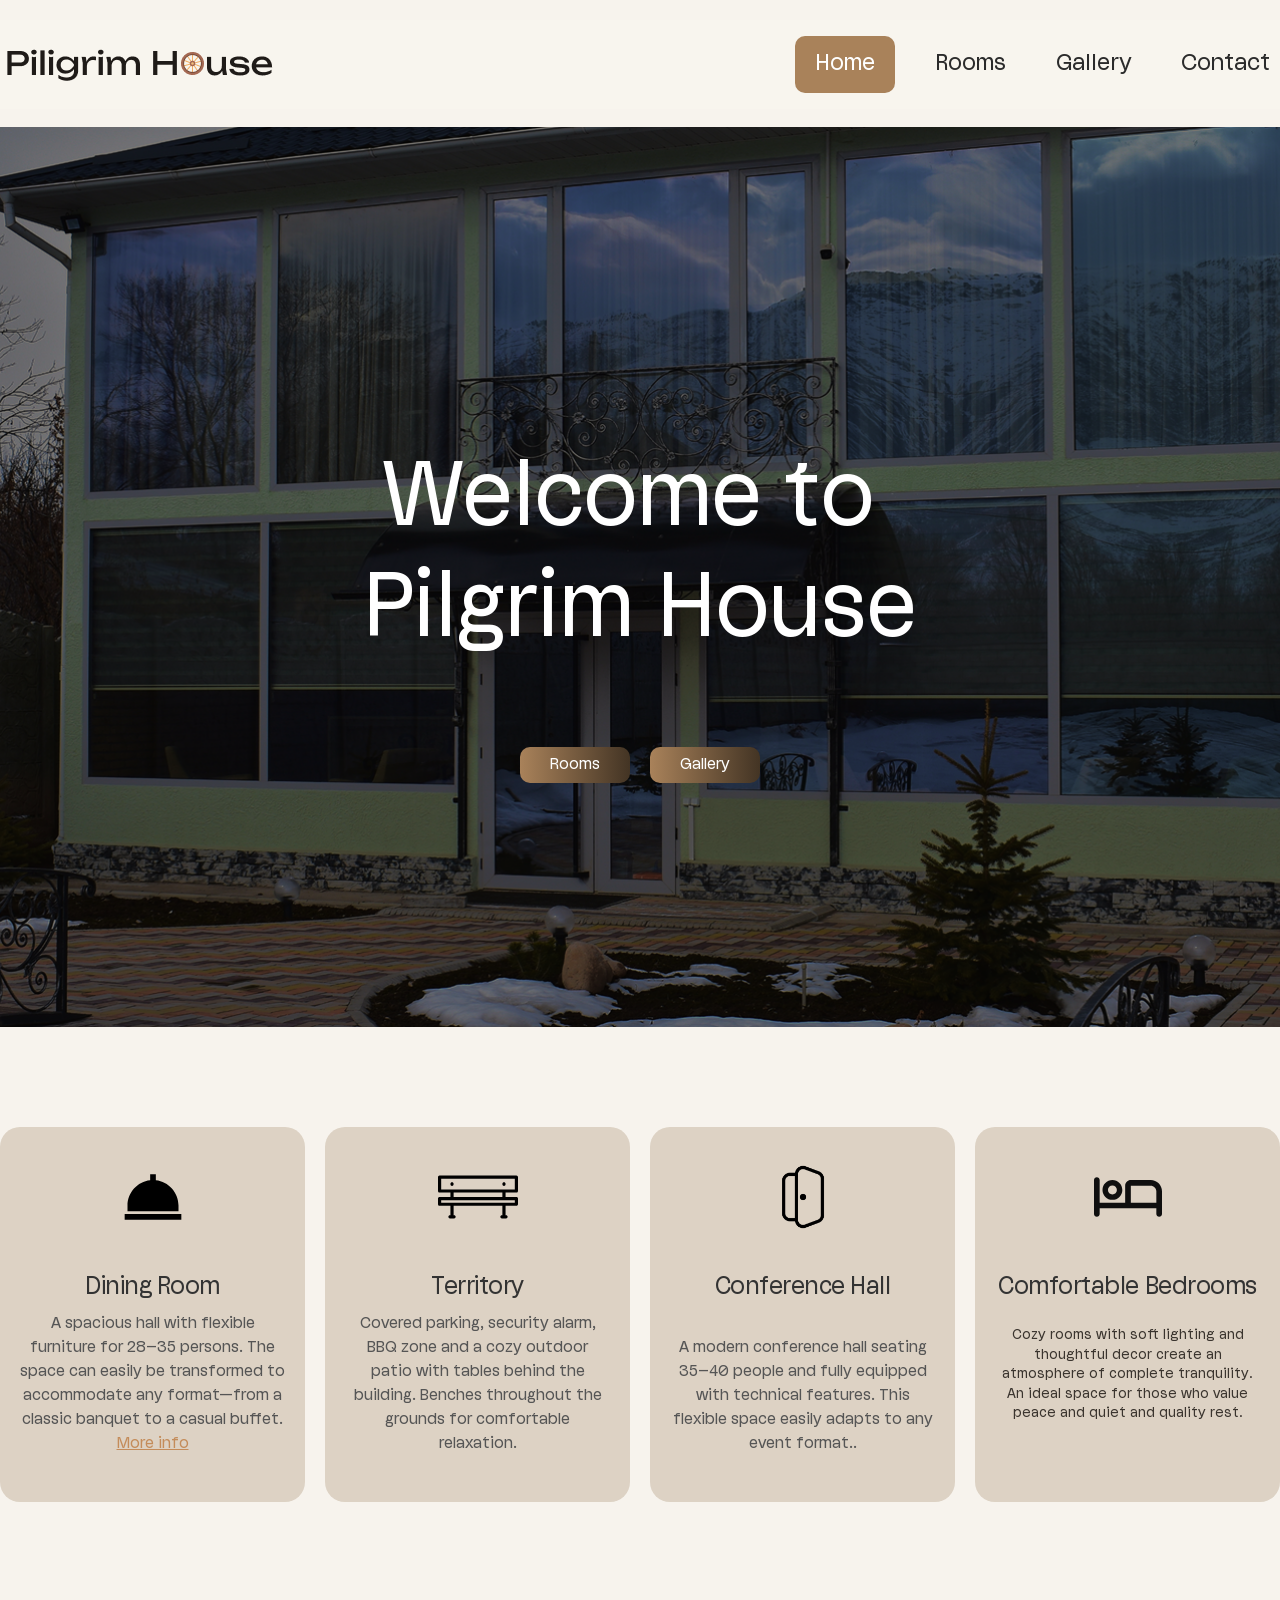
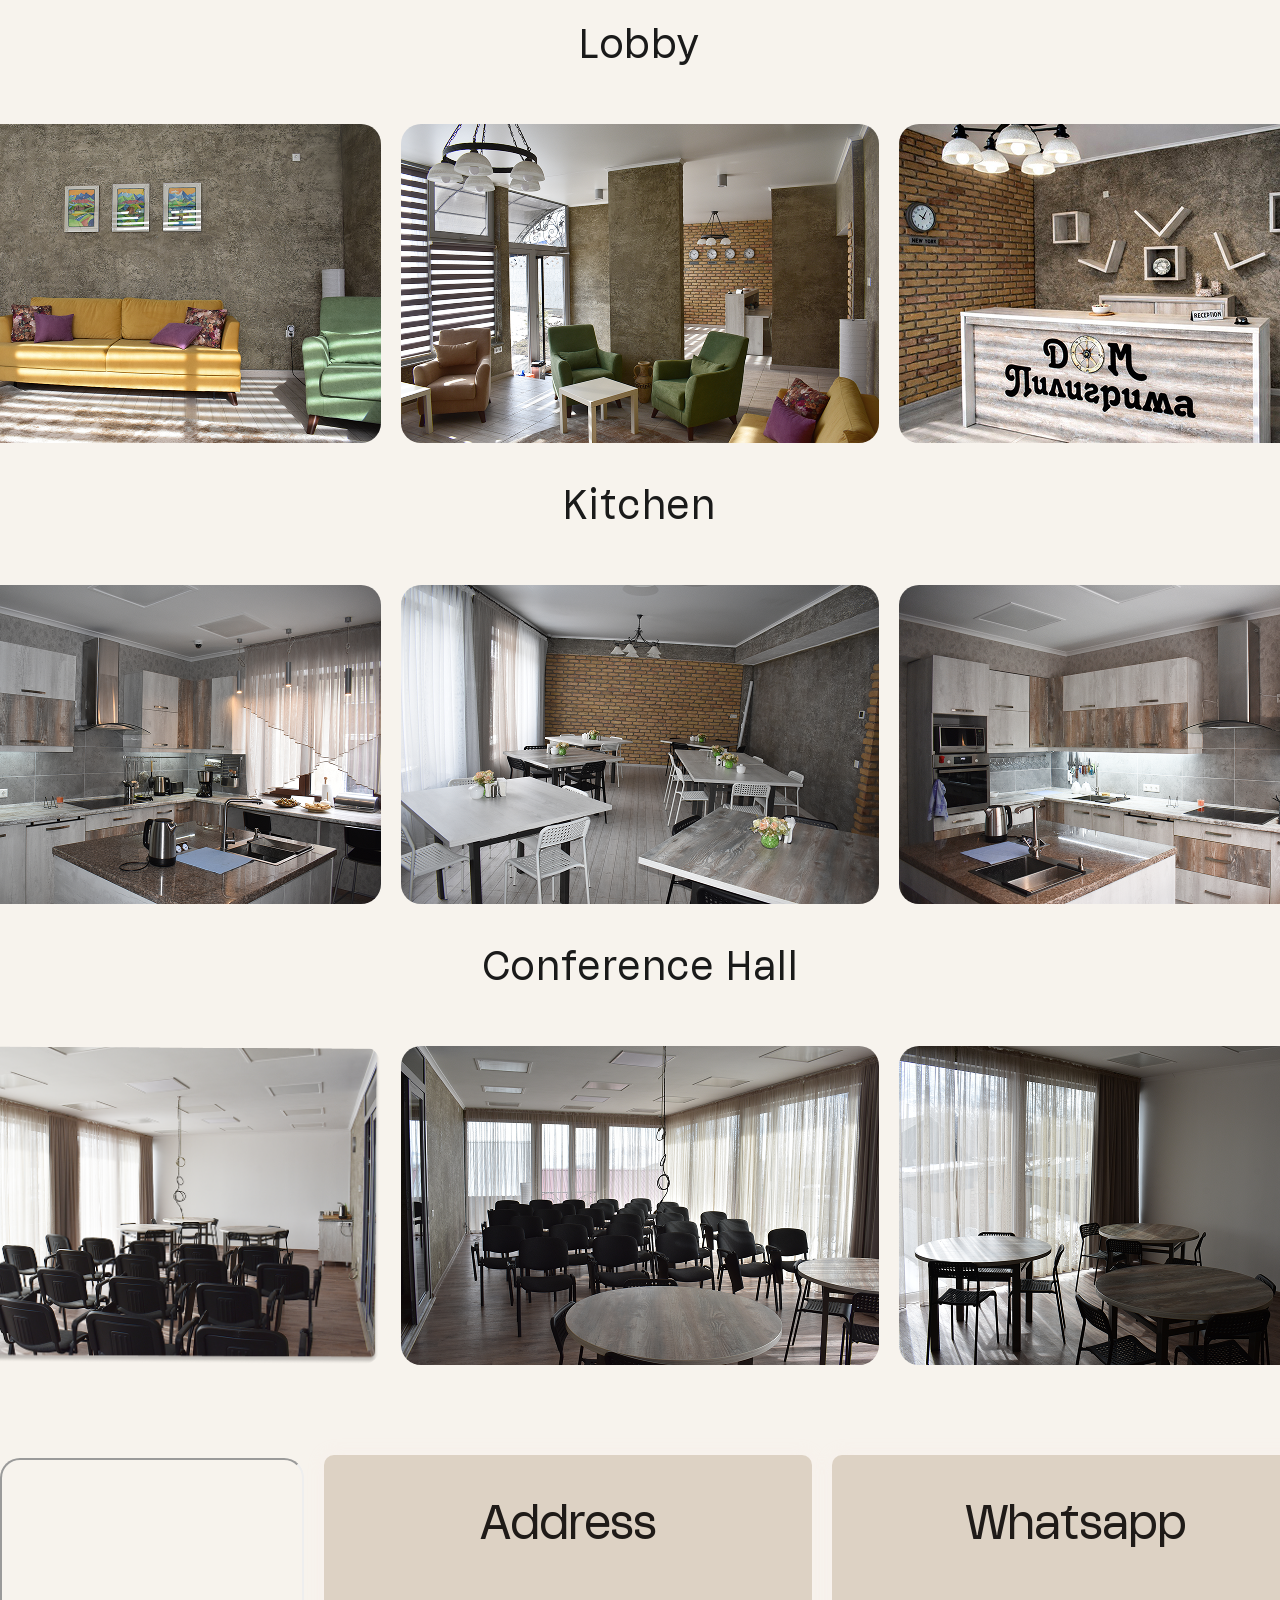
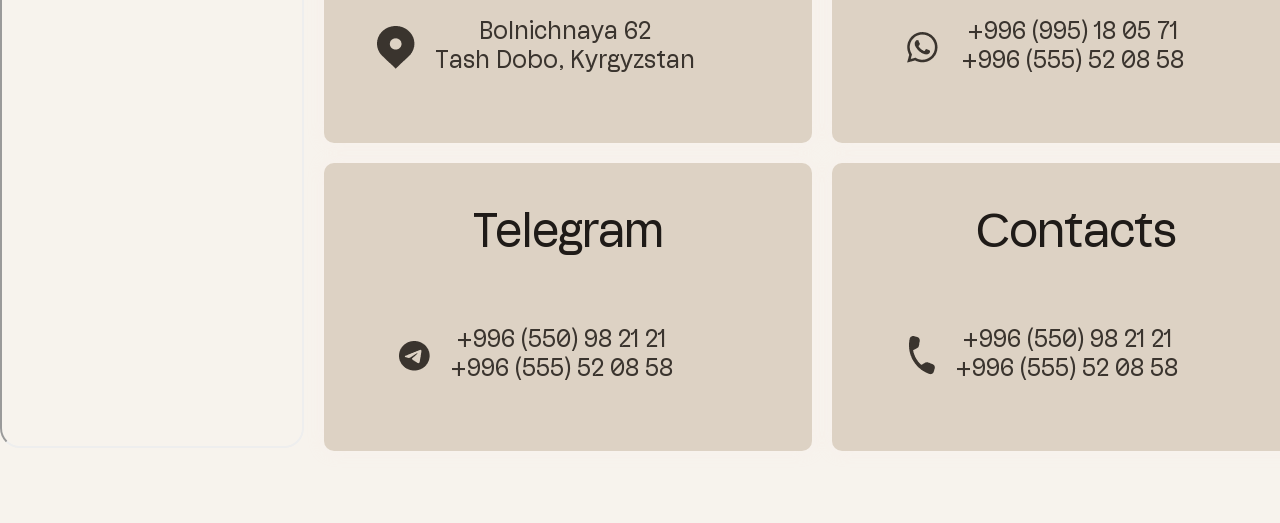
==== commit 99d5de8e: "Ваше описание изменений" ====
--- a/index.html
+++ b/index.html
@@ -19,7 +19,8 @@
                     <span></span>
                 </button>
                 <ul class="header__list" id="headerList">
-                    <li style="background: #a9825a; color: white;" class="header__mark-home">Home</li>
+                    <li style="padding: 17px 20px;  background: #a9825a; color: white;" class="header__mark-home">Home
+                    </li>
                     <li class="header__mark-rooms">Rooms</li>
                     <li class="header__mark-gallery">Gallery</li>
                     <li class="header__mark-contact">Contact</li>
@@ -32,7 +33,7 @@
         <section class="hero">
             <div class="container">
                 <div class="hero__content">
-                    <h1 class="hero__title"> Welcome to <br>      
+                    <h1 class="hero__title"> Welcome to <br>
                         Pilgrim House </h1>
                     <div class="hero__btns">
                         <button class="hero__btn-rooms" type="button" title="Book Now">Rooms</button>
@@ -47,7 +48,7 @@
                 <div class="info__content">
 
                     <div class="info__box">
-                        <img style="width: 34px;" src="./img/dish.svg" alt="" class="info__img">
+                        <img style="width: 68px;" src="./img/dish.svg" alt="" class="info__img">
                         <h3 class="info__box-title">Dining room </h3>
                         <p class="info__box-dec">A spacious hall with flexible furniture for 28–35 persons. The space
                             can easily be transformed to accommodate any format—from a classic banquet to a casual
@@ -55,22 +56,25 @@
                     </div>
 
                     <div class="info__box">
-                        <img style="width: 45px;" src="./img/bench.svg" alt="" class="info__img">
+                        <img style="width: 90px;" src="./img/bench.svg" alt="" class="info__img">
                         <h3 class="info__box-title">Territory</h3>
                         <p class="info__box-dec">Covered parking, security alarm, BBQ zone and a cozy outdoor patio with
                             tables behind the building. Benches throughout the grounds for comfortable relaxation.</p>
                     </div>
 
                     <div class="info__box">
-                        <img style="width: 34px;" src="./img/hall.png" alt="" class="info__img">
+                        <img style="width: 68px;" src="./img/dooricon.webp" alt="" class="info__img">
                         <h3 class="info__box-title">Conference Hall</h3>
-                        <p class="info__box-dec">A modern conference hall seating 35–40 people and fully equipped with technical features. This flexible space easily adapts to any event format..</p>
+                        <p class="info__box-dec">A modern conference hall seating 35–40 people and fully equipped with
+                            technical features. This flexible space easily adapts to any event format..</p>
                     </div>
 
                     <div class="info__box">
-                        <img style="width: 34px;" src="./img/badroom.png" alt="" class="info__img">
+                        <img style="width: 68px;" src="./img/bed icon.svg" alt="" class="info__img">
                         <h3 class="info__box-title">Comfortable Bedrooms</h3>
-                        <p class="info__box-dec1">Cozy rooms with soft lighting and thoughtful decor create an atmosphere of complete tranquility. An ideal space for those who value peace and quiet and quality rest.</p>
+                        <p class="info__box-dec1">Cozy rooms with soft lighting and thoughtful decor create an
+                            atmosphere of complete tranquility. An ideal space for those who value peace and quiet and
+                            quality rest.</p>
                     </div>
                 </div>
             </div>
@@ -136,7 +140,7 @@
                     title="Google Maps location of House of Pilgrim"></iframe>
                 <div class="foter__boxes">
                     <div class="footer__boxes1">
-                        <div class="footer__box">
+                        <div class="footer__box" onclick="openMap()">
                             <h3 class="footer__box-title">Address</h3>
                             <div class="footer__box-minibox">
                                 <img src="./img/adress.png" alt="">
@@ -342,6 +346,10 @@
             }
         });
     });
+
+    function openMap() {
+    window.open("https://maps.app.goo.gl/WkPkUoXocUw47aSb9", "_blank");
+}
 </script>
 
 </html>
--- a/styles.css
+++ b/styles.css
@@ -20,10 +20,17 @@
   flex-direction: column;
 }
 
+.header {
+  position: sticky;
+  top: 0;
+  z-index: 1000;
+  background: #F8F5EE;
+}
 .header__content {
   display: flex;
   justify-content: space-between;
   align-items: center;
+  margin-top: 20px;
 }
 .header__logo {
   cursor: pointer;
@@ -58,7 +65,7 @@
   color: #2b2b2b;
   list-style: none;
   cursor: pointer;
-  padding: 17px 10px;
+  padding: 17px 25px;
   border-radius: 10px;
 }
 .header__mark-rooms:hover {
@@ -420,7 +427,6 @@
 .footer__box:hover {
   transform: translateY(-5px);
   box-shadow: 0 10px 25px rgba(0, 0, 0, 0.1);
-  transition: 0.3s;
 }
 .footer__box-title {
   font-family: "FKT Gnarly", sans-serif;
@@ -619,30 +625,75 @@
   }
 }
 
-.room-card {
+.room-card-11,
+.room-card-12,
+.room-card-13,
+.room-card-21,
+.room-card-22,
+.room-card-23,
+.room-card-24,
+.room-card-25,
+.room-card-26,
+.room-card-hall {
   background-color: #e5ddd0;
   border-radius: 12px;
   overflow: hidden;
   box-shadow: 0 4px 10px rgba(0, 0, 0, 0.05);
 }
-.room-card__image {
+.room-card-11__image,
+.room-card-12__image,
+.room-card-13__image,
+.room-card-21__image,
+.room-card-22__image,
+.room-card-23__image,
+.room-card-24__image,
+.room-card-25__image,
+.room-card-26__image,
+.room-card-hall__image {
   width: 100%;
   aspect-ratio: 484/323;
   background-color: #ccc;
 }
-.room-card__image img {
+.room-card-11__image img,
+.room-card-12__image img,
+.room-card-13__image img,
+.room-card-21__image img,
+.room-card-22__image img,
+.room-card-23__image img,
+.room-card-24__image img,
+.room-card-25__image img,
+.room-card-26__image img,
+.room-card-hall__image img {
   width: 100%;
   height: 100%;
   object-fit: cover;
   display: block;
 }
-.room-card__footer {
+.room-card-11__footer,
+.room-card-12__footer,
+.room-card-13__footer,
+.room-card-21__footer,
+.room-card-22__footer,
+.room-card-23__footer,
+.room-card-24__footer,
+.room-card-25__footer,
+.room-card-26__footer,
+.room-card-hall__footer {
   padding: 15px 20px;
   display: flex;
   justify-content: space-between;
   align-items: center;
 }
-.room-card__title {
+.room-card-11__title,
+.room-card-12__title,
+.room-card-13__title,
+.room-card-21__title,
+.room-card-22__title,
+.room-card-23__title,
+.room-card-24__title,
+.room-card-25__title,
+.room-card-26__title,
+.room-card-hall__title {
   font-family: "FKT Gnarly", sans-serif;
   font-weight: 550;
   font-size: 24px;
@@ -650,7 +701,16 @@
   letter-spacing: -0.02em;
   color: #1f1b18;
 }
-.room-card__button-hall, .room-card__button-11, .room-card__button-12, .room-card__button-13, .room-card__button-21, .room-card__button-22, .room-card__button-23, .room-card__button-24, .room-card__button-25, .room-card__button-26 {
+.room-card-11__button,
+.room-card-12__button,
+.room-card-13__button,
+.room-card-21__button,
+.room-card-22__button,
+.room-card-23__button,
+.room-card-24__button,
+.room-card-25__button,
+.room-card-26__button,
+.room-card-hall__button {
   display: inline-block;
   background-color: #b89a7a;
   color: #ffffff;
@@ -661,7 +721,16 @@
   transition: 0.3s ease;
   font-family: "FKT Gnarly", sans-serif;
 }
-.room-card__button-hall:hover, .room-card__button-11:hover, .room-card__button-12:hover, .room-card__button-13:hover, .room-card__button-21:hover, .room-card__button-22:hover, .room-card__button-23:hover, .room-card__button-24:hover, .room-card__button-25:hover, .room-card__button-26:hover {
+.room-card-11__button:hover,
+.room-card-12__button:hover,
+.room-card-13__button:hover,
+.room-card-21__button:hover,
+.room-card-22__button:hover,
+.room-card-23__button:hover,
+.room-card-24__button:hover,
+.room-card-25__button:hover,
+.room-card-26__button:hover,
+.room-card-hall__button:hover {
   background-color: rgb(149.625, 115.875, 79.875);
   transform: translateY(-2px);
 }
@@ -706,9 +775,6 @@
   object-fit: cover;
   display: block;
   transition: transform 0.4s ease-out;
-}
-.gallery-item:hover img {
-  transform: scale(1.06);
 }
 @media (max-width: 768px) {
   .gallery .gallery-grid {
@@ -1289,5 +1355,118 @@
     font-size: 22px;
   }
 }
+.gallery-item img {
+  cursor: pointer;
+  transition: 0.3s;
+}
+
+.gallery-item img:hover {
+  transform: scale(1.05);
+}
+
+/* Модалка */
+.gallery-modal {
+  display: none;
+  position: fixed;
+  z-index: 9999;
+  padding-top: 190px;
+  left: 0;
+  top: 0;
+  width: 100%;
+  height: 100%;
+  background: rgba(0, 0, 0, 0.9);
+}
+
+.gallery-modal.active {
+  display: block;
+}
+
+.gallery-modal-img {
+  display: block;
+  margin: auto;
+  width: auto;
+  height: 60vh;
+  object-fit: contain;
+}
+
+/* Закрыть */
+.gallery-close {
+  position: absolute;
+  top: 20px;
+  right: 40px;
+  font-size: 40px;
+  color: white;
+  cursor: pointer;
+}
+
+/* Кнопки */
+.gallery-prev,
+.gallery-next {
+  position: absolute;
+  top: 50%;
+  transform: translateY(-50%);
+  font-size: 40px;
+  background: transparent;
+  border: none;
+  color: white;
+  cursor: pointer;
+  padding: 10px;
+}
+
+.gallery-prev {
+  left: 20px;
+}
+
+.gallery-next {
+  right: 20px;
+}
+
+@media (max-width: 768px) {
+  .gallery-modal {
+    padding: 10px;
+  }
+  .gallery-modal-img {
+    margin-top: 135px;
+    max-width: 100%;
+    max-height: 85vh;
+  }
+  .gallery-modal .gallery-close {
+    font-size: 30px;
+    top: 10px;
+    right: 15px;
+  }
+  .gallery-modal .gallery-prev,
+  .gallery-modal .gallery-next {
+    font-size: 30px;
+    padding: 5px;
+  }
+}
+@media (max-width: 480px) {
+  .gallery-modal-img {
+    max-height: 80vh;
+  }
+  .gallery-modal .gallery-prev {
+    left: 5px;
+  }
+  .gallery-modal .gallery-next {
+    right: 5px;
+  }
+}
+.get__subtitle {
+  /* Ограничиваем ширину, чтобы текст не растягивался на весь экран */
+  max-width: 700px;
+  margin: 0 auto 40px; /* Центрируем блок и даем отступ снизу до карточек */
+  /* Шрифты и текст */
+  font-family: inherit; /* Использует шрифт вашего сайта */
+  font-size: 18px;
+  line-height: 1.6; /* Увеличиваем расстояние между строками для читаемости */
+  color: #4a4a4a; /* Делаем цвет чуть мягче черного */
+  text-align: center;
+  /* Убираем кавычки, если они были частью текста, либо стилизуем их */
+  font-style: italic; /* Легкий курсив добавит душевности */
+  font-weight: 400;
+  /* Опционально: немного разрядим буквы */
+  letter-spacing: 0.2px;
+}
 
 /*# sourceMappingURL=styles.css.map */
